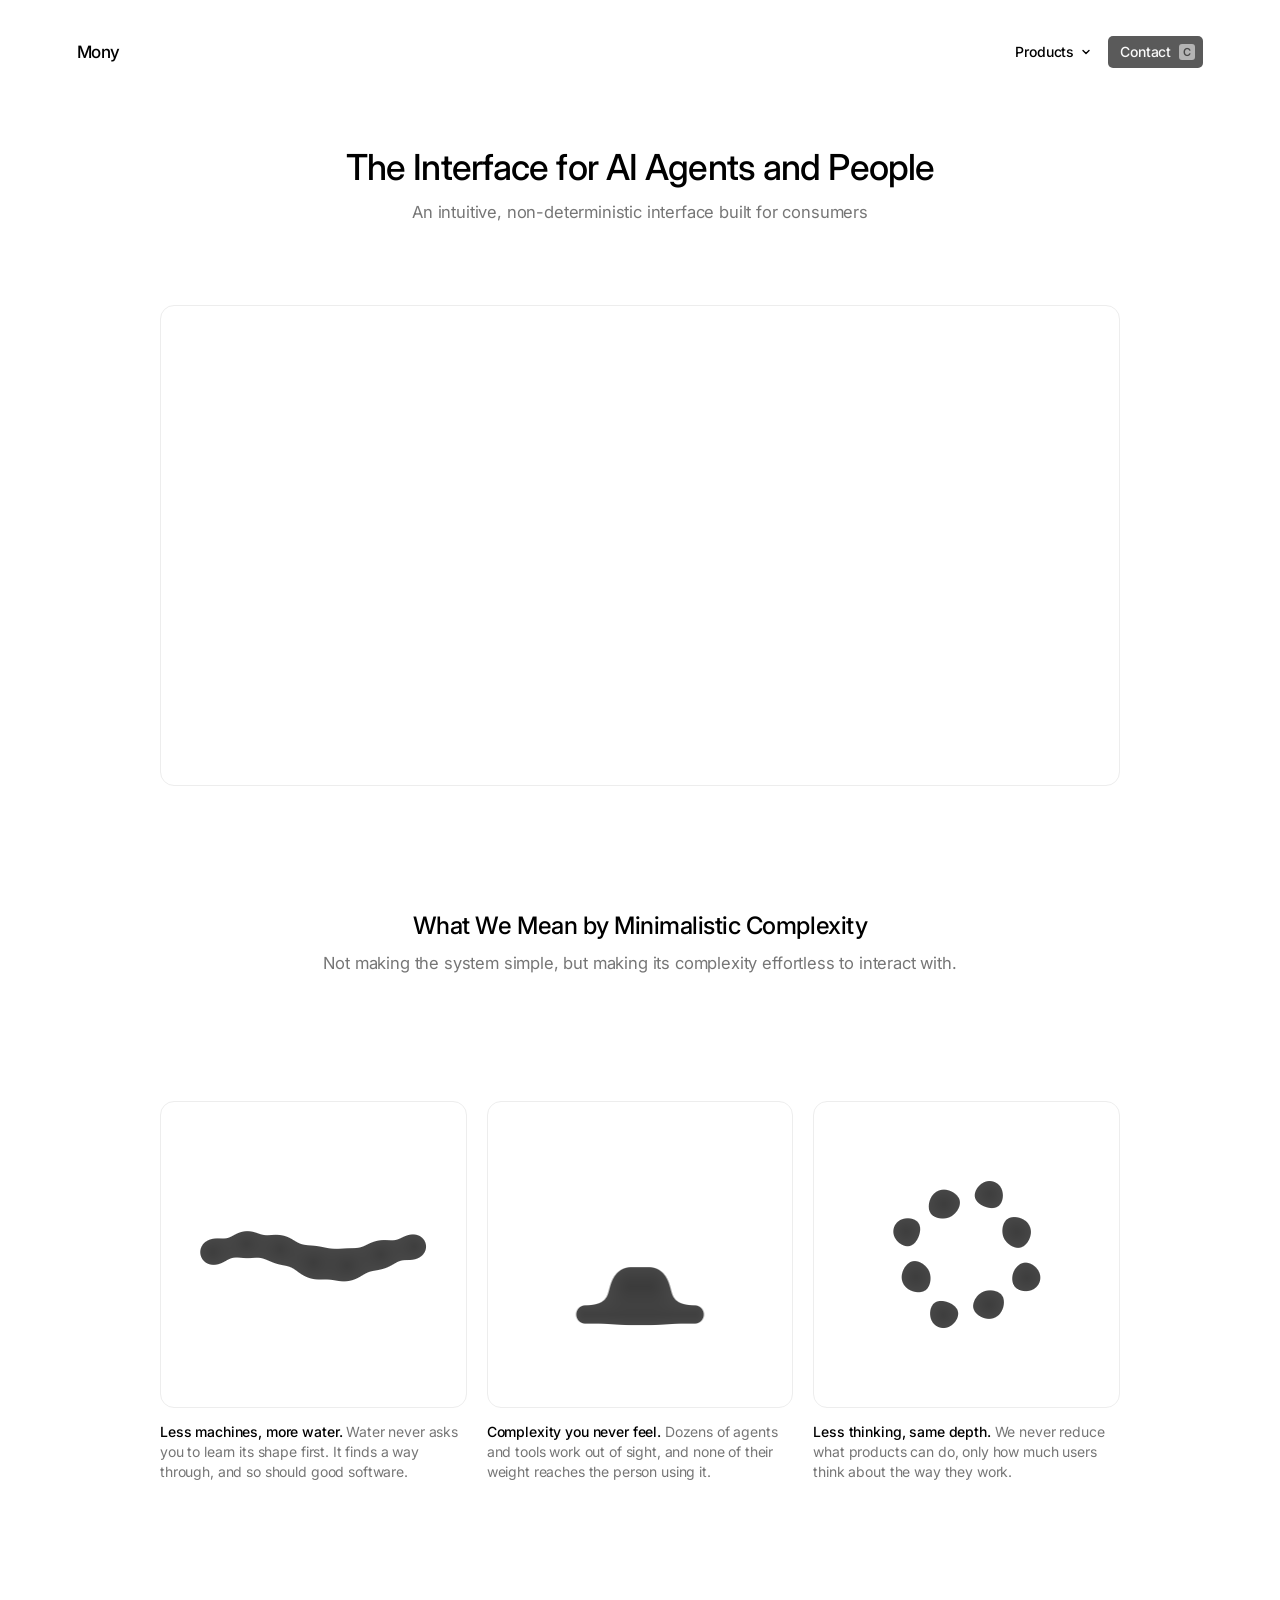
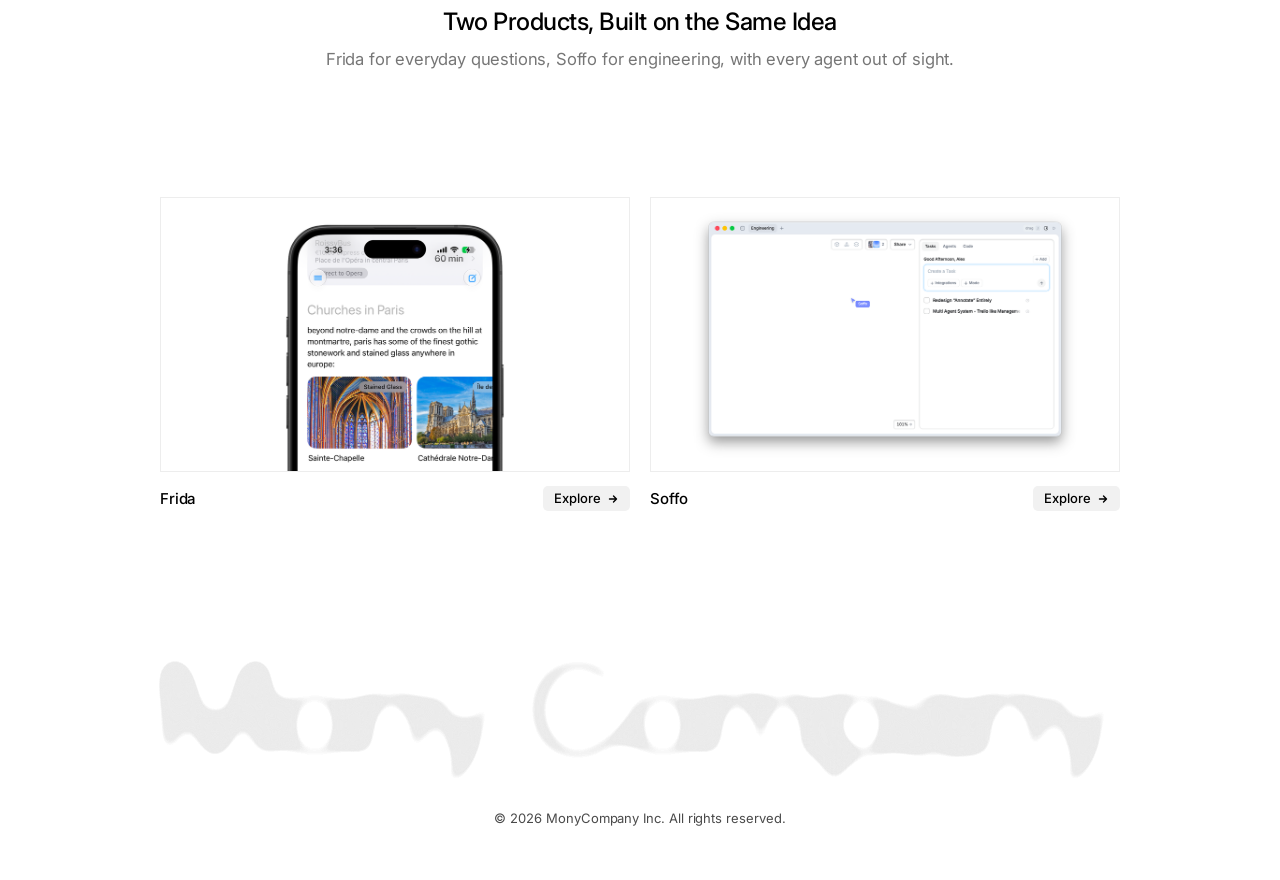
==== index.html @ 6c89faa4 "Add the gooey highlights row, section headings and a morphing wordmark Widen the content column to 9" ====
<!DOCTYPE html>
<html lang="en">
<head>
<meta charset="utf-8">
<meta name="viewport" content="width=device-width, initial-scale=1">
<title>MonyCompany Inc</title>
<meta name="description" content="MonyCompany Inc builds agentic interfaces with minimalistic complexity.">
<link rel="icon" type="image/png" href="assets/favicon.png">
<link rel="apple-touch-icon" href="assets/favicon.png">
<link rel="preconnect" href="https://fonts.googleapis.com">
<link rel="preconnect" href="https://fonts.gstatic.com" crossorigin>
<link href="https://fonts.googleapis.com/css2?family=Inter:opsz,wght@14..32,400..600&display=swap" rel="stylesheet">
<style>
:root {
  --paper: #ffffff;
  --ink: #000000;
  --gutter: clamp(24px, 6vw, 96px);
  --measure: 1360px;
  --hairline: #ededed;
  --quiet-ink: #4a4a4a;
  --lede-ink: #767676;
  --wordmark: #ebebeb;
  --placeholder: #f1f1f1;
  --column: 960px;
  --section-gap: clamp(64px, 14vh, 160px);
  --radius: 14px;
  --step: 18ms;
  --contact-bg: #5a5a5a;
  --contact-bg-hover: #474747;
  --contact-ink: #fafafa;
  --key-bg: #b3b3b3;
  --key-ink: #474747;
  color-scheme: light;
}

* { box-sizing: border-box; }

html { -webkit-text-size-adjust: 100%; }

body {
  margin: 0;
  background: var(--paper);
  color: var(--ink);
  font-family: "Inter", -apple-system, BlinkMacSystemFont, "Segoe UI", Helvetica, Arial, sans-serif;
  font-optical-sizing: auto;
  font-synthesis-weight: none;
  -webkit-font-smoothing: antialiased;
}

/* ---- Masthead -------------------------------------------------------- */

/* Sits above the hero: every animated piece there ends up on its own
   layer, and the products panel has to open over them. */
.masthead {
  position: relative;
  z-index: 10;
  display: flex;
  align-items: center;
  justify-content: space-between;
  gap: 16px;
  max-width: var(--measure);
  margin: 0 auto;
  padding-block: clamp(20px, 4vh, 36px) 0;
  padding-inline: var(--gutter);
}

.mark {
  color: var(--ink);
  font-size: 1.0625rem;
  font-weight: 500;
  letter-spacing: -0.03em;
  line-height: 1;
  text-decoration: none;
}

.nav {
  display: flex;
  align-items: center;
  gap: 6px;
}

.menu-trigger,
.contact {
  display: inline-flex;
  align-items: center;
  height: 32px;
  border: 0;
  border-radius: 5px;
  font: inherit;
  font-size: 0.875rem;
  font-weight: 500;
  letter-spacing: -0.01em;
  line-height: 1;
  text-decoration: none;
  cursor: pointer;
  transition: background-color 160ms ease;
}

/* No ring: keyboard focus shows as the hover fill instead. */
.mark:focus,
.menu-trigger:focus,
.contact:focus,
.menu-panel a:focus { outline: none; }

.menu { position: relative; }

.menu-trigger {
  gap: 6px;
  padding: 0 10px;
  background: transparent;
  color: var(--ink);
}

.menu-trigger:hover,
.menu-trigger:focus-visible,
.menu[data-open] .menu-trigger { background: var(--placeholder); }

.menu-trigger svg { display: block; transition: transform 200ms ease; }
.menu[data-open] .menu-trigger svg { transform: rotate(180deg); }

/* Exactly as wide as the trigger; the labels line up under its own.
   visibility keeps the closed links out of the tab order. */
.menu-panel {
  position: absolute;
  top: calc(100% + 8px);
  left: 0;
  right: 0;
  padding: 4px;
  border: 1px solid var(--hairline);
  border-radius: 8px;
  background: var(--paper);
  box-shadow: 0 12px 32px -12px rgba(0, 0, 0, 0.18);
  opacity: 0;
  visibility: hidden;
  transform: translateY(-4px);
  transition: opacity 160ms ease, transform 160ms ease, visibility 0s linear 160ms;
}

.menu[data-open] .menu-panel {
  opacity: 1;
  visibility: visible;
  transform: none;
  transition: opacity 160ms ease, transform 160ms ease;
}

.menu-panel a {
  display: flex;
  align-items: center;
  justify-content: space-between;
  gap: 8px;
  padding: 7px 5px;
  border-radius: 4px;
  color: var(--ink);
  font-size: 0.875rem;
  font-weight: 500;
  letter-spacing: -0.01em;
  line-height: 1.2;
  text-decoration: none;
  transition: background-color 160ms ease;
}

.menu-panel a:hover,
.menu-panel a:focus-visible { background: var(--placeholder); }

.contact {
  gap: 8px;
  padding: 0 8px 0 12px;
  background: var(--contact-bg);
  color: var(--contact-ink);
}

.contact:hover,
.contact:focus-visible { background: var(--contact-bg-hover); }

.nav kbd {
  display: inline-grid;
  place-items: center;
  width: 16px;
  height: 16px;
  border-radius: 3px;
  background: var(--key-bg);
  color: var(--key-ink);
  font: inherit;
  font-size: 0.6875rem;
  font-weight: 600;
  line-height: 1;
}

/* On the white panel the keys go light; they darken a step with the row
   so they don't dissolve into its hover fill. */
.menu-panel kbd {
  background: #efefef;
  color: #6b6b6b;
  transition: background-color 160ms ease;
}

.menu-panel a:hover kbd,
.menu-panel a:focus-visible kbd { background: #e2e2e2; }

/* No keyboard to press it with. */
@media (hover: none) {
  .contact { padding-right: 12px; }
  .nav kbd { display: none; }
}

.hero {
  max-width: var(--measure);
  margin: 0 auto;
  padding-inline: var(--gutter);
  padding-block: clamp(40px, 9vh, 96px) 0;
  text-align: center;
}

/* Inter wants real negative tracking even at this size. Always one row:
   the line runs up to 17.4em (Inter widens at small optical sizes), so on
   narrow screens the size follows the column instead of wrapping. */
.hero h1 {
  margin: 0;
  font-size: min(clamp(1.375rem, 2.8vw, 2.375rem), calc((100vw - 2 * var(--gutter)) / 17.8));
  font-weight: 500;
  line-height: 1.04;
  letter-spacing: -0.025em;
  white-space: nowrap;
}

/* Light enough to sit behind the headline, still dark enough to read on
   white (4.5:1). Free to wrap on phones, so balance the rows. */
.lede {
  margin: clamp(10px, 1.6vh, 16px) 0 0;
  color: var(--lede-ink);
  font-size: clamp(0.9375rem, 1.3vw, 1.125rem);
  font-weight: 400;
  line-height: 1.4;
  letter-spacing: -0.01em;
  text-wrap: balance;
}

/* Well short of the column, so it reads as a clip sitting on the page
   rather than a band across it. The wrapper carries the frame: Safari is
   unreliable about clipping a video to its own border-radius. */
.reel {
  width: 100%;
  max-width: var(--column);
  margin: clamp(40px, 9vh, 96px) auto 0;
  border: 1px solid var(--hairline);
  border-radius: var(--radius);
  overflow: hidden;
}

.reel video {
  display: block;
  width: 100%;
  height: auto;
}

/* One page-load sequence: the line resolves letter by letter, then the
   description and the clip settle in behind it. */
.hero h1 .w { display: inline-block; white-space: nowrap; }
.hero h1 .c { display: inline-block; }

@keyframes settle {
  from { opacity: 0; filter: blur(12px); }
  to   { opacity: 1; filter: blur(0); }
}

.is-animated .masthead {
  animation: settle 620ms cubic-bezier(0.22, 0.61, 0.36, 1) both;
}

.is-animated .hero h1 .c {
  animation: settle 620ms cubic-bezier(0.22, 0.61, 0.36, 1) both;
  animation-delay: calc((var(--i) + 6) * var(--step));
}

.is-animated .showcase,
.is-animated .products,
.is-animated footer {
  animation: settle 900ms cubic-bezier(0.22, 0.61, 0.36, 1) both;
  animation-delay: calc((var(--n) + 10) * var(--step));
}

.is-animated .lede {
  animation: settle 620ms cubic-bezier(0.22, 0.61, 0.36, 1) both;
  animation-delay: calc((var(--n) + 4) * var(--step));
}

.is-animated .reel {
  animation: settle 900ms cubic-bezier(0.22, 0.61, 0.36, 1) both;
  animation-delay: calc((var(--n) + 6) * var(--step));
}

/* ---- Highlights ------------------------------------------------------ */

.showcase {
  max-width: var(--measure);
  margin: 0 auto;
  padding-inline: var(--gutter);
  padding-top: var(--section-gap);
}

/* Three across on the same column the clip sits on. */
.art-row {
  display: grid;
  grid-template-columns: repeat(3, 1fr);
  gap: clamp(12px, 2.5vw, 20px);
  max-width: var(--column);
  margin: 0 auto;
}

.art-row figure { margin: 0; }

/* Framed like the clip: white ground, the same hairline, the same radius. */
.art {
  aspect-ratio: 1;
  border: 1px solid var(--hairline);
  border-radius: var(--radius);
  background: var(--paper);
}

.art canvas {
  display: block;
  width: 100%;
  height: 100%;
}

/* Each caption is the same length, sized to sit in three rows at most. */
.art-caption {
  margin: clamp(10px, 1.6vh, 14px) 0 0;
  color: var(--lede-ink);
  font-size: 0.875rem;
  line-height: 1.45;
  letter-spacing: -0.01em;
  text-wrap: pretty;
}

.art-caption strong {
  color: var(--ink);
  font-weight: 500;
}

/* Three across only while a card is wide enough (290px) to keep its
   caption to three rows. Below that, one under another on a narrower
   column, wider than tall so the stack doesn't run on. */
@media (max-width: 1079px) {
  .art-row {
    grid-template-columns: 1fr;
    max-width: 520px;
    gap: 28px;
  }

  .art { aspect-ratio: 3 / 2; }
}

/* The narrowest phones need a step down to stay within three rows. */
@media (max-width: 359px) {
  .art-caption { font-size: 0.8125rem; }
}

/* ---- Our Products ---------------------------------------------------- */

.products {
  max-width: var(--measure);
  margin: 0 auto;
  padding-inline: var(--gutter);
  padding-block: var(--section-gap);
}

section h2 {
  margin: 0 0 var(--section-gap);
  text-align: center;
  font-size: clamp(1.125rem, 2vw, 1.5rem);
  font-weight: 500;
  letter-spacing: -0.02em;
  line-height: 1.2;
}

section h2:last-child { margin-bottom: 0; }

/* A heading with a line under it: the pair keeps the gap below, and the
   line speaks in the same voice as the one under the headline. */
.section-head {
  margin: 0 0 var(--section-gap);
  text-align: center;
}

.section-head h2 {
  margin: 0;
  text-wrap: balance;
}

.section-head p {
  margin: clamp(8px, 1.2vh, 12px) 0 0;
  color: var(--lede-ink);
  font-size: clamp(0.9375rem, 1.3vw, 1.125rem);
  line-height: 1.4;
  letter-spacing: -0.01em;
  text-wrap: balance;
}

/* Two across on the same column the clip sits on. */
.product-row {
  display: grid;
  grid-template-columns: repeat(2, 1fr);
  gap: clamp(12px, 2.5vw, 20px);
  max-width: var(--column);
  margin: 0 auto;
}

/* Both shots are white-ground mockups, so the hairline is what gives the
   frame an edge against the paper -- same rule the clip carries. */
.shot {
  aspect-ratio: 2224 / 1300;
  background: var(--placeholder);
  border: 1px solid var(--hairline);
  overflow: hidden;
}

.shot img {
  display: block;
  width: 100%;
  height: 100%;
  object-fit: cover;
}

.meta {
  display: flex;
  align-items: center;
  justify-content: space-between;
  gap: 12px;
  margin-top: clamp(10px, 1.6vh, 14px);
}

.name {
  font-size: 0.9375rem;
  font-weight: 500;
  letter-spacing: -0.01em;
}

.explore {
  display: inline-flex;
  align-items: center;
  gap: 6px;
  flex: none;
  padding: 6px 11px;
  border: 0;
  border-radius: 5px;
  background: var(--placeholder);
  color: var(--ink);
  font-size: 0.8125rem;
  font-weight: 500;
  letter-spacing: -0.005em;
  line-height: 1;
  text-decoration: none;
  transition: background-color 160ms ease;
}

.explore svg { display: block; }
.explore:hover { background: #e7e7e7; }
.explore:focus-visible { outline: 2px solid var(--ink); outline-offset: 2px; }

footer {
  padding-inline: var(--gutter);
  padding-bottom: clamp(32px, 6vh, 56px);
  text-align: center;
  font-size: 0.8125rem;
  letter-spacing: -0.005em;
  color: var(--quiet-ink);
}

/* On the clip's column, and a container so the letters can size to its
   width rather than the window's, which would count a scrollbar. The goo
   filter rounds the letters, and fuses neighbours wherever they touch. */
.wordmark {
  position: relative;
  container-type: inline-size;
  max-width: var(--column);
  margin: 0 auto clamp(16px, 3vh, 28px);
  color: var(--wordmark);
  filter: url(#goo);
}

/* Measured in Inter at this weight and tracking, letter by letter (each
   its own box, so no kerning between them), the ink runs 6.576em and starts
   0.06em in. The goo wears a little off the tail of the last y, so on screen
   it runs 6.556em: this size and the pull to the left put it flush with
   both edges of the column. */
.wordmark > span {
  display: block;
  margin-left: -0.06em;
  font-size: calc(min(100vw - 2 * var(--gutter), var(--column)) / 6.62);
  font-size: calc(100cqi / 6.556);
  font-weight: 600;
  letter-spacing: -0.05em;
  line-height: 1;
  text-align: left;
  white-space: nowrap;
}

/* Each letter widens about its own centre. */
.wordmark span span {
  display: inline-block;
}

.goo {
  position: absolute;
  width: 0;
  height: 0;
}
</style>
</head>
<body>

<header class="masthead">
  <a class="mark" href="./">Mony</a>
  <nav class="nav" aria-label="Main">
    <div class="menu">
      <button class="menu-trigger" type="button" aria-expanded="false" aria-controls="products-menu">Products <svg viewBox="0 0 12 12" width="12" height="12" aria-hidden="true"><path d="M3 4.5l3 3 3-3" fill="none" stroke="currentColor" stroke-width="1.4" stroke-linecap="round" stroke-linejoin="round"/></svg></button>
      <div class="menu-panel" id="products-menu">
        <a href="https://frida.chat/" aria-keyshortcuts="F">Frida <kbd aria-hidden="true">F</kbd></a>
        <a href="https://getsoffo.com/" aria-keyshortcuts="S">Soffo <kbd aria-hidden="true">S</kbd></a>
      </div>
    </div>
    <a class="contact" href="mailto:alex@mony.company" aria-keyshortcuts="C">Contact <kbd aria-hidden="true">C</kbd></a>
  </nav>
</header>

<section class="hero">
  <h1>The Interface for AI Agents and People</h1>
  <p class="lede">An intuitive, non-deterministic interface built for consumers</p>
  <div class="reel">
    <video src="assets/frida.mp4" width="1280" height="720" autoplay muted loop playsinline preload="metadata" disablepictureinpicture></video>
  </div>
</section>

<section class="showcase" aria-labelledby="idea">
  <header class="section-head">
    <h2 id="idea">What We Mean by Minimalistic Complexity</h2>
    <p>Not making the system simple, but making its complexity effortless to interact with.</p>
  </header>
  <div class="art-row">
    <figure>
      <div class="art"><canvas data-art="ripple" role="img" aria-label="A row of soft charcoal drops on a travelling wave, running together into a bar and parting into beads"></canvas></div>
      <figcaption class="art-caption"><strong>Less machines, more water.</strong> Water never asks you to learn its shape first. It finds a way through, and so should good software.</figcaption>
    </figure>
    <figure>
      <div class="art"><canvas data-art="bounce" role="img" aria-label="A drop bouncing on a soft bar, squashing into it on landing and pulling free on a thread"></canvas></div>
      <figcaption class="art-caption"><strong>Complexity you never feel.</strong> Dozens of agents and tools work out of sight, and none of their weight reaches the person using it.</figcaption>
    </figure>
    <figure>
      <div class="art"><canvas data-art="ring" role="img" aria-label="Eight drops on a turning circle that close into one rippling loop, then drift apart"></canvas></div>
      <figcaption class="art-caption"><strong>Less thinking, same depth.</strong> We never reduce what products can do, only how much users think about the way they work.</figcaption>
    </figure>
  </div>
</section>

<section class="products">
  <header class="section-head">
    <h2>Two Products, Built on the Same Idea</h2>
    <p>Frida for everyday questions, Soffo for engineering, with every agent out of sight.</p>
  </header>
  <div class="product-row">
    <article class="product">
      <div class="shot">
        <img src="assets/fridaphoto.png" width="1000" height="585" loading="lazy" decoding="async" alt="Frida answering a question about churches in Paris on iPhone">
      </div>
      <div class="meta">
        <span class="name">Frida</span>
        <a class="explore" href="https://frida.chat/" aria-label="Explore Frida">Explore <svg viewBox="0 0 12 12" width="12" height="12" aria-hidden="true"><path d="M2.5 6h7M6.5 3l3 3-3 3" fill="none" stroke="currentColor" stroke-width="1.4" stroke-linecap="round" stroke-linejoin="round"/></svg></a>
      </div>
    </article>
    <article class="product">
      <div class="shot">
        <img src="assets/soffophoto.png" width="1000" height="585" loading="lazy" decoding="async" alt="Soffo engineering workspace with an agent task list">
      </div>
      <div class="meta">
        <span class="name">Soffo</span>
        <a class="explore" href="https://getsoffo.com/" aria-label="Explore Soffo">Explore <svg viewBox="0 0 12 12" width="12" height="12" aria-hidden="true"><path d="M2.5 6h7M6.5 3l3 3-3 3" fill="none" stroke="currentColor" stroke-width="1.4" stroke-linecap="round" stroke-linejoin="round"/></svg></a>
      </div>
    </article>
  </div>
</section>

<footer>
  <div class="wordmark" aria-hidden="true"><span><span>M</span><span>o</span><span>n</span><span>y</span> <span>C</span><span>o</span><span>m</span><span>p</span><span>a</span><span>n</span><span>y</span></span></div>
  © 2026 MonyCompany Inc. All rights reserved.
  <svg class="goo" aria-hidden="true" focusable="false">
    <filter id="goo" x="-5%" y="-40%" width="110%" height="180%" color-interpolation-filters="sRGB">
      <feGaussianBlur stdDeviation="5"/>
      <feColorMatrix values="1 0 0 0 0  0 1 0 0 0  0 0 1 0 0  0 0 0 30 -14"/>
    </filter>
  </svg>
</footer>

<script>
(function () {
  var menu = document.querySelector('.menu');
  var trigger = menu.querySelector('.menu-trigger');
  var contact = document.querySelector('.contact');
  var mark = document.querySelector('.mark');

  // There is only the one page, so home means the top of it. A plain
  // click glides back up; modified clicks still open the link itself.
  mark.addEventListener('click', function (e) {
    if (e.metaKey || e.ctrlKey || e.shiftKey || e.altKey || e.button !== 0) return;
    e.preventDefault();
    var still = window.matchMedia && matchMedia('(prefers-reduced-motion: reduce)').matches;
    window.scrollTo({ top: 0, behavior: still ? 'auto' : 'smooth' });
  });

  function setOpen(open) {
    menu.toggleAttribute('data-open', open);
    trigger.setAttribute('aria-expanded', String(open));
  }

  trigger.addEventListener('click', function () {
    setOpen(!menu.hasAttribute('data-open'));
  });

  document.addEventListener('click', function (e) {
    if (!menu.contains(e.target)) setOpen(false);
  });

  menu.addEventListener('focusout', function (e) {
    if (!menu.contains(e.relatedTarget)) setOpen(false);
  });

  document.addEventListener('keydown', function (e) {
    if (e.key === 'Escape' && menu.hasAttribute('data-open')) {
      setOpen(false);
      trigger.focus();
      return;
    }

    // The letters on the keys are real shortcuts: C anywhere, and F and S
    // for the products while their panel is open.
    if (e.repeat || e.metaKey || e.ctrlKey || e.altKey) return;
    var key = e.key.length === 1 ? e.key.toUpperCase() : '';
    if (!/^[A-Z]$/.test(key)) return;
    var t = e.target;
    if (t.isContentEditable || /^(INPUT|TEXTAREA|SELECT)$/.test(t.tagName)) return;

    var link = menu.hasAttribute('data-open') && menu.querySelector('.menu-panel [aria-keyshortcuts="' + key + '"]');
    if (!link && key === 'C') link = contact;
    if (link) link.click();
  });
})();

(function () {
  var h1 = document.querySelector('.hero h1');
  var reduce = window.matchMedia && matchMedia('(prefers-reduced-motion: reduce)').matches;

  if (reduce) {
    for (var v of document.querySelectorAll('video')) {
      v.removeAttribute('autoplay');
      v.controls = true;
      v.pause();
    }
    return;
  }

  if (!h1) return;

  var nodes = Array.prototype.slice.call(h1.childNodes);
  var out = document.createDocumentFragment();
  var i = 0;

  for (var node of nodes) {
    if (node.nodeName === 'BR') { out.appendChild(node); continue; }

    for (var part of node.textContent.split(/(\s+)/)) {
      if (!part) continue;
      if (/^\s+$/.test(part)) { out.appendChild(document.createTextNode(part)); continue; }

      var word = document.createElement('span');
      word.className = 'w';
      for (var ch of part) {
        var c = document.createElement('span');
        c.className = 'c';
        c.style.setProperty('--i', i++);
        c.textContent = ch;
        word.appendChild(c);
      }
      out.appendChild(word);
    }
  }

  // Safari can leave a finished blur baked into some letters' layers. The
  // end state matches the resting style, so drop each animation once it has
  // run and let the element repaint as plain text.
  document.addEventListener('animationend', function (e) {
    if (e.animationName === 'settle') e.target.style.animation = 'none';
  });

  h1.textContent = '';
  h1.appendChild(out);
  document.body.style.setProperty('--n', i);
  document.body.classList.add('is-animated');
})();

(function () {
  var show = document.querySelector('.showcase');
  if (!show) return;

  var row = show.querySelector('.art-row');
  var canvases = Array.prototype.slice.call(row.querySelectorAll('canvas[data-art]'));
  var still = window.matchMedia && matchMedia('(prefers-reduced-motion: reduce)').matches;

  // ---- Drawing ----

  // Every piece is the same material: soft charcoal, darker toward its
  // core, drawn as one smoothed field so shapes neck and part like a liquid
  // instead of overlapping. Lengths are in tenths of the card's height.
  var EDGE = [71, 71, 71];
  var CORE = [53, 53, 53];
  var MAX = 8;

  var VERT = 'attribute vec2 p; void main() { gl_Position = vec4(p, 0.0, 1.0); }';

  // Each shape is a capsule: a segment with a radius (a circle when its two
  // ends meet). The smooth minimum is what lets neighbours reach for each
  // other across a gap of up to uGoo. It also flattens the field where they
  // join, so given derivatives the edge is measured against the field's own
  // slope on screen; a fixed width would smear every thin neck.
  function frag(slope) {
    return [
      slope ? '#extension GL_OES_standard_derivatives : enable' : '',
      '#ifdef GL_FRAGMENT_PRECISION_HIGH',
      'precision highp float;',
      '#else',
      'precision mediump float;',
      '#endif',
      'uniform vec2 uRes;',
      'uniform float uUnit;',
      'uniform float uGoo;',
      'uniform vec4 uSeg[' + MAX + '];',
      'uniform float uRad[' + MAX + '];',
      'uniform int uCount;',
      'uniform vec3 uEdge;',
      'uniform vec3 uCore;',
      'void main() {',
      '  vec2 p = (gl_FragCoord.xy - 0.5 * uRes) / uUnit;',
      '  float d = 1e3;',
      '  for (int i = 0; i < ' + MAX + '; i++) {',
      '    if (i >= uCount) break;',
      '    vec2 pa = p - uSeg[i].xy;',
      '    vec2 ba = uSeg[i].zw - uSeg[i].xy;',
      '    float t = clamp(dot(pa, ba) / max(dot(ba, ba), 1e-5), 0.0, 1.0);',
      '    float e = length(pa - ba * t) - uRad[i];',
      '    float h = max(uGoo - abs(d - e), 0.0) / uGoo;',
      '    d = min(d, e) - h * h * uGoo * 0.25;',
      '  }',
      slope
        ? '  float a = clamp(0.5 - d / max(length(vec2(dFdx(d), dFdy(d))), 1e-5), 0.0, 1.0);'
        : '  float a = clamp(0.5 - d * uUnit, 0.0, 1.0);',
      '  vec3 c = mix(uEdge, uCore, 1.0 - exp(-max(-d, 0.0) / 0.62));',
      '  gl_FragColor = vec4(c * a, a);',
      '}'
    ].join('\n');
  }

  function stage(canvas) {
    var gl = canvas.getContext('webgl', { alpha: true, antialias: false, premultipliedAlpha: true });
    if (!gl) return null;

    function part(type, source) {
      var s = gl.createShader(type);
      gl.shaderSource(s, source);
      gl.compileShader(s);
      return s;
    }

    var program = gl.createProgram();
    gl.attachShader(program, part(gl.VERTEX_SHADER, VERT));
    gl.attachShader(program, part(gl.FRAGMENT_SHADER, frag(!!gl.getExtension('OES_standard_derivatives'))));
    gl.linkProgram(program);
    if (!gl.getProgramParameter(program, gl.LINK_STATUS)) return null;
    gl.useProgram(program);

    // One triangle that covers the whole canvas.
    gl.bindBuffer(gl.ARRAY_BUFFER, gl.createBuffer());
    gl.bufferData(gl.ARRAY_BUFFER, new Float32Array([-1, -1, 3, -1, -1, 3]), gl.STATIC_DRAW);
    var at = gl.getAttribLocation(program, 'p');
    gl.enableVertexAttribArray(at);
    gl.vertexAttribPointer(at, 2, gl.FLOAT, false, 0, 0);

    var u = {};
    ['uRes', 'uUnit', 'uGoo', 'uSeg', 'uRad', 'uCount', 'uEdge', 'uCore'].forEach(function (name) {
      u[name] = gl.getUniformLocation(program, name);
    });
    gl.uniform3f(u.uEdge, EDGE[0] / 255, EDGE[1] / 255, EDGE[2] / 255);
    gl.uniform3f(u.uCore, CORE[0] / 255, CORE[1] / 255, CORE[2] / 255);

    return { gl: gl, u: u, seg: new Float32Array(MAX * 4), rad: new Float32Array(MAX) };
  }

  // Eases between [time, value] keys, holding the first and last values
  // outside them. In-out cubic throughout: slow to leave, quick through the
  // middle, slow to land.
  function key(t, keys) {
    if (t <= keys[0][0]) return keys[0][1];
    for (var i = 1; i < keys.length; i++) {
      if (t < keys[i][0]) {
        var a = keys[i - 1], b = keys[i];
        var x = (t - a[0]) / (b[0] - a[0]);
        x = x < 0.5 ? 4 * x * x * x : 1 - Math.pow(2 - 2 * x, 3) / 2;
        return a[1] + (b[1] - a[1]) * x;
      }
    }
    return keys[keys.length - 1][1];
  }

  function drop(x, y, r) { return [x, y, x, y, r]; }

  // 1. Ripple: a row of drops on a slow travelling wave. While the wave is
  // low they run together into one soft bar; as it builds, the steep
  // stretches pull apart into beads and the low points gather the most.
  function ripple(t) {
    var swell = 0.25 + 0.75 * (0.5 - 0.5 * Math.cos(t * 0.55));
    var shapes = [];
    for (var i = 0; i < 7; i++) {
      var edge = Math.abs(i - 3) / 3;
      var phase = t * 1.7 - i * 1.2;
      var y = Math.sin(phase) * swell * (1 - 0.3 * edge * edge);
      var r = (0.48 - 0.1 * Math.sin(phase) * swell) * (1 - 0.12 * edge);
      shapes.push(drop((i - 3) * 1.1, y, r));
    }
    return shapes;
  }

  // 2. Bounce: a drop bouncing on a soft bar. On landing it squashes and
  // sinks in while the bar gives under it; leaving, it pulls free on a
  // thread, and it stretches a little where it falls fastest. The bar is
  // one capsule: two meeting under the drop would swell where they join.
  function bounce(t) {
    var c = t % 1.6;
    var floor = -1.8, rest = -0.8;
    var y = rest, wide = 0, tall = 0, r = 0.7, dip = 0;
    if (c < 0.22) {
      var q = Math.sin(Math.PI * c / 0.22);
      y = rest - 0.28 * q;
      wide = 0.32 * q;
      r = 0.7 - 0.06 * q;
      dip = 0.18 * q;
    } else {
      var f = (c - 0.22) / 1.38;
      y = rest + 9.6 * f * (1 - f);
      tall = 0.18 * Math.abs(1 - 2 * f) * Math.min(1, 8 * Math.min(f, 1 - f));
    }
    return [
      [-1.8, floor - dip, 1.8, floor - dip, 0.3],
      [-wide, y - tall, wide, y + tall, r]
    ];
  }

  // 3. Ring: eight drops round a slowly turning circle. They draw in until
  // they close into one loop, which ripples round on itself before it lets
  // go and the drops drift back out. Alternate drops move a beat apart, so
  // the loop closes and opens in a stagger.
  function ring(t) {
    var c = t % 7;
    var even = key(c, [[1.2, 0], [2.1, 1], [4.6, 1], [5.5, 0]]);
    var odd = key(c, [[1.4, 0], [2.3, 1], [4.8, 1], [5.7, 0]]);
    var shapes = [];
    for (var i = 0; i < 8; i++) {
      var k = i % 2 ? odd : even;
      var a = t * 0.25 + i * Math.PI / 4;
      var wobble = 0.06 * Math.sin(3 * a - t * 2.2) * Math.min(even, odd);
      var R = 2.2 - 0.65 * k + wobble;
      shapes.push(drop(Math.cos(a) * R, Math.sin(a) * R, 0.42 + 0.08 * k + wobble * 0.5));
    }
    return shapes;
  }

  function render(view) {
    var s = view.stage;
    if (!s || !view.canvas.width) return;
    var gl = s.gl;
    var shapes = view.scene(view.clock);
    var n = 0;

    // A shape with next to no radius would still pull a speck out of its
    // neighbours, so it sits the frame out.
    shapes.forEach(function (q) {
      if (q[4] <= 0.02 || n === MAX) return;
      s.seg[n * 4] = q[0];
      s.seg[n * 4 + 1] = q[1];
      s.seg[n * 4 + 2] = q[2];
      s.seg[n * 4 + 3] = q[3];
      s.rad[n] = q[4];
      n++;
    });

    gl.viewport(0, 0, view.canvas.width, view.canvas.height);
    gl.uniform2f(s.u.uRes, view.canvas.width, view.canvas.height);
    gl.uniform1f(s.u.uUnit, view.canvas.height / 10);
    gl.uniform1f(s.u.uGoo, 1);
    gl.uniform4fv(s.u.uSeg, s.seg);
    gl.uniform1fv(s.u.uRad, s.rad);
    gl.uniform1i(s.u.uCount, n);
    gl.drawArrays(gl.TRIANGLES, 0, 3);
  }

  // ---- Running ----

  var SCENES = { ripple: ripple, bounce: bounce, ring: ring };
  var views = canvases.map(function (canvas) {
    return { canvas: canvas, stage: stage(canvas), scene: SCENES[canvas.getAttribute('data-art')], clock: 0 };
  });

  // Held still, each rests mid-gesture: the row beading, the drop pulling
  // free, the loop closed.
  if (still) { views[0].clock = 4; views[1].clock = 0.32; views[2].clock = 3.4; }

  function fit() {
    var dpr = Math.min(window.devicePixelRatio || 1, 2);
    views.forEach(function (view) {
      view.canvas.width = Math.round(view.canvas.clientWidth * dpr);
      view.canvas.height = Math.round(view.canvas.clientHeight * dpr);
      render(view);
    });
  }

  // They only run while the row is on screen, and each clock stops with
  // it, so a piece picks up where it was left.
  var running = false;
  var raf = 0;
  var then = 0;

  function frame(now) {
    raf = 0;
    var dt = then ? Math.min((now - then) / 1000, 1 / 20) : 0;
    then = now;
    views.forEach(function (view) {
      view.clock += dt;
      render(view);
    });
    if (running) raf = requestAnimationFrame(frame);
  }

  function run(on) {
    running = on && !still;
    if (running && !raf) { then = 0; raf = requestAnimationFrame(frame); }
  }

  if (window.ResizeObserver) new ResizeObserver(fit).observe(row);
  else { fit(); window.addEventListener('resize', fit); }

  if (window.IntersectionObserver) {
    new IntersectionObserver(function (entries) { run(entries[0].isIntersecting); }).observe(show);
  } else run(true);
})();

(function () {
  var mark = document.querySelector('.wordmark');
  var blur = document.querySelector('#goo feGaussianBlur');
  if (!mark || !blur) return;

  var word = mark.querySelector('span');
  var letters = Array.prototype.slice.call(word.querySelectorAll('span'));
  var still = window.matchMedia && matchMedia('(prefers-reduced-motion: reduce)').matches;

  // In em of the letters, so it holds at any width. The blur sets how soft
  // the goo is: loose, the letters are only a few beads; at rest, just
  // rounded enough that neighbours fuse when they lean into each other.
  var REST = 0.032;
  var LOOSE = 0.11;

  var em = 0;
  var formed = still ? 1 : 0;
  var started = false;
  var clock = 0;

  function soften(x) { blur.setAttribute('stdDeviation', (x * em).toFixed(2)); }
  function out(x) { x = Math.min(Math.max(x, 0), 1); return 1 - (1 - x) * (1 - x) * (1 - x); }

  function fit() {
    em = parseFloat(getComputedStyle(word).fontSize);
    soften(REST + (LOOSE - REST) * (1 - out(formed)));
  }

  // A swell travels the length of the word, one way then back, with a rest
  // between passes. Letters it reaches widen a little, never taller, just
  // enough to run into their neighbours and fuse, then settle back to type.
  var PASS = 3.6;
  var REST_GAP = 1.8;

  function swell(i) {
    var c = clock % (2 * (PASS + REST_GAP));
    var back = c >= PASS + REST_GAP;
    var u = (back ? c - PASS - REST_GAP : c) / PASS;
    if (u > 1) return 0;
    var e = u < 0.5 ? 4 * u * u * u : 1 - Math.pow(2 - 2 * u, 3) / 2;
    var centre = -2 + e * (letters.length + 3);
    if (back) centre = letters.length - 1 - centre;
    var d = (i - centre) / 1.3;
    return Math.exp(-d * d);
  }

  var running = false;
  var raf = 0;
  var then = 0;

  function frame(now) {
    raf = 0;
    var dt = then ? Math.min((now - then) / 1000, 1 / 20) : 0;
    then = now;

    if (formed < 1) {
      formed = Math.min(1, formed + dt / 1.6);
      soften(REST + (LOOSE - REST) * (1 - out(formed)));
    } else {
      clock += dt;
    }

    letters.forEach(function (letter, i) {
      var w = swell(i);
      letter.style.transform = w < 0.002 ? '' :
        'scaleX(' + (1 + 0.09 * w).toFixed(4) + ')';
    });

    if (running) raf = requestAnimationFrame(frame);
  }

  function run(on) {
    running = on && started && !still;
    if (running && !raf) { then = 0; raf = requestAnimationFrame(frame); }
  }

  fit();
  if (window.ResizeObserver) new ResizeObserver(fit).observe(mark);
  else window.addEventListener('resize', fit);
  if (document.fonts && document.fonts.ready) document.fonts.ready.then(fit);

  // The letters wait, still loose, until the footer comes into view, then
  // form; after that the swell runs whenever the footer is on screen.
  if (window.IntersectionObserver && !still) {
    new IntersectionObserver(function (entries) {
      var seen = entries[0].isIntersecting;
      if (seen) started = true;
      run(seen);
    }, { threshold: 0.4 }).observe(mark);
  } else {
    formed = 1;
    fit();
  }
})();
</script>

</body>
</html>
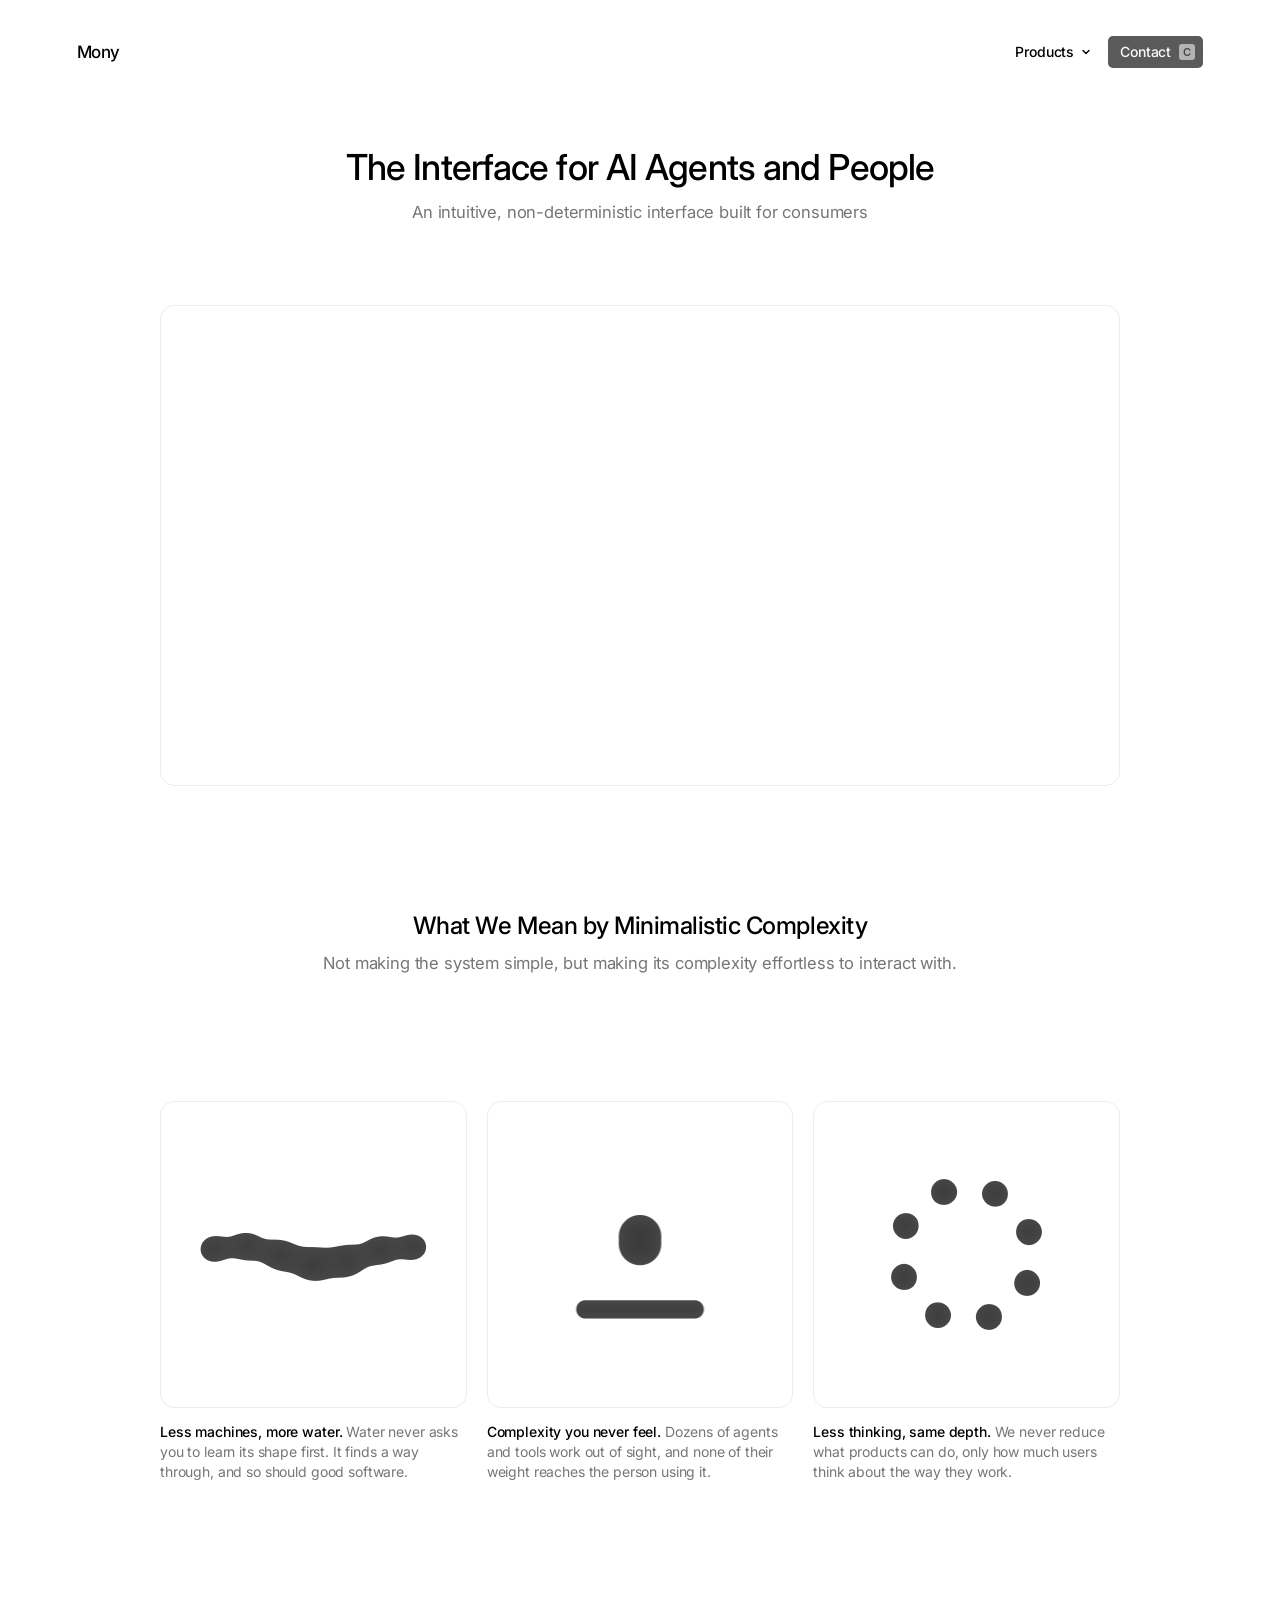
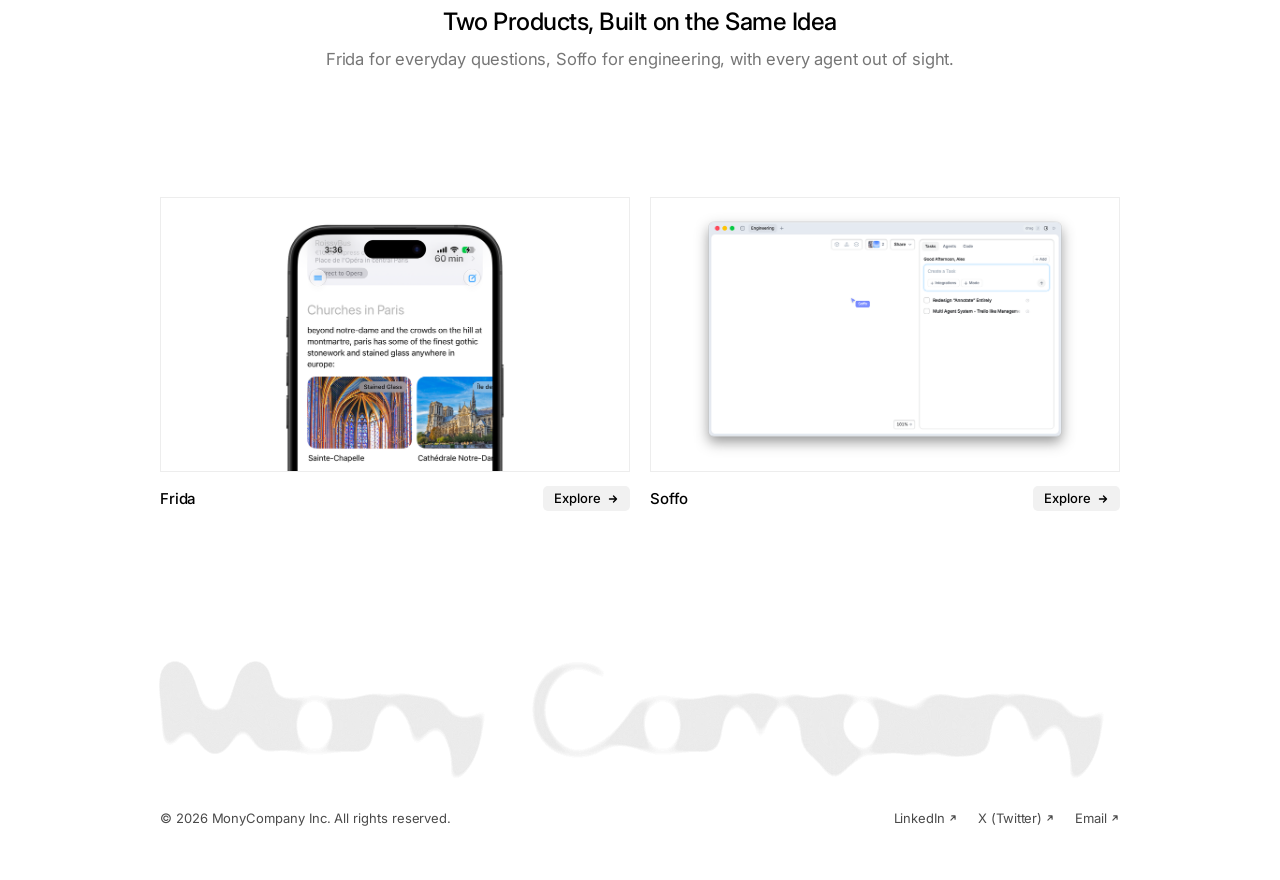
==== commit d555c743: "Put the copyright and LinkedIn, X and email links under the wordmark Co-Authored-By: Claude Opus 5.5" ====
--- a/index.html
+++ b/index.html
@@ -461,11 +461,43 @@
 footer {
   padding-inline: var(--gutter);
   padding-bottom: clamp(32px, 6vh, 56px);
-  text-align: center;
   font-size: 0.8125rem;
   letter-spacing: -0.005em;
   color: var(--quiet-ink);
 }
+
+/* On the wordmark's column, so the line starts under the M and the links
+   end under the y. On a phone the links drop below, still flush left. */
+.colophon {
+  display: flex;
+  flex-wrap: wrap;
+  align-items: baseline;
+  justify-content: space-between;
+  gap: 10px 24px;
+  max-width: var(--column);
+  margin: 0 auto;
+}
+
+.colophon p { margin: 0; }
+
+.elsewhere {
+  display: flex;
+  gap: 20px;
+}
+
+.elsewhere a {
+  display: inline-flex;
+  align-items: center;
+  gap: 3px;
+  color: inherit;
+  text-decoration: none;
+  transition: color 160ms ease;
+}
+
+.elsewhere svg { display: block; transition: transform 160ms ease; }
+.elsewhere a:hover { color: var(--ink); }
+.elsewhere a:hover svg { transform: translate(1px, -1px); }
+.elsewhere a:focus-visible { outline: 2px solid var(--ink); outline-offset: 2px; border-radius: 2px; }
 
 /* On the clip's column, and a container so the letters can size to its
    width rather than the window's, which would count a scrollbar. The goo
@@ -582,7 +614,14 @@
 
 <footer>
   <div class="wordmark" aria-hidden="true"><span><span>M</span><span>o</span><span>n</span><span>y</span> <span>C</span><span>o</span><span>m</span><span>p</span><span>a</span><span>n</span><span>y</span></span></div>
-  © 2026 MonyCompany Inc. All rights reserved.
+  <div class="colophon">
+    <p>© 2026 MonyCompany Inc. All rights reserved.</p>
+    <nav class="elsewhere" aria-label="Elsewhere">
+      <a href="https://www.linkedin.com/company/monyinc" target="_blank" rel="noopener noreferrer">LinkedIn <svg viewBox="0 0 12 12" width="10" height="10" aria-hidden="true"><path d="M3.5 8.5l5-5M4.5 3.5h4v4" fill="none" stroke="currentColor" stroke-width="1.4" stroke-linecap="round" stroke-linejoin="round"/></svg></a>
+      <a href="https://x.com/monycompany" target="_blank" rel="noopener noreferrer">X (Twitter) <svg viewBox="0 0 12 12" width="10" height="10" aria-hidden="true"><path d="M3.5 8.5l5-5M4.5 3.5h4v4" fill="none" stroke="currentColor" stroke-width="1.4" stroke-linecap="round" stroke-linejoin="round"/></svg></a>
+      <a href="mailto:alex@mony.company">Email <svg viewBox="0 0 12 12" width="10" height="10" aria-hidden="true"><path d="M3.5 8.5l5-5M4.5 3.5h4v4" fill="none" stroke="currentColor" stroke-width="1.4" stroke-linecap="round" stroke-linejoin="round"/></svg></a>
+    </nav>
+  </div>
   <svg class="goo" aria-hidden="true" focusable="false">
     <filter id="goo" x="-5%" y="-40%" width="110%" height="180%" color-interpolation-filters="sRGB">
       <feGaussianBlur stdDeviation="5"/>
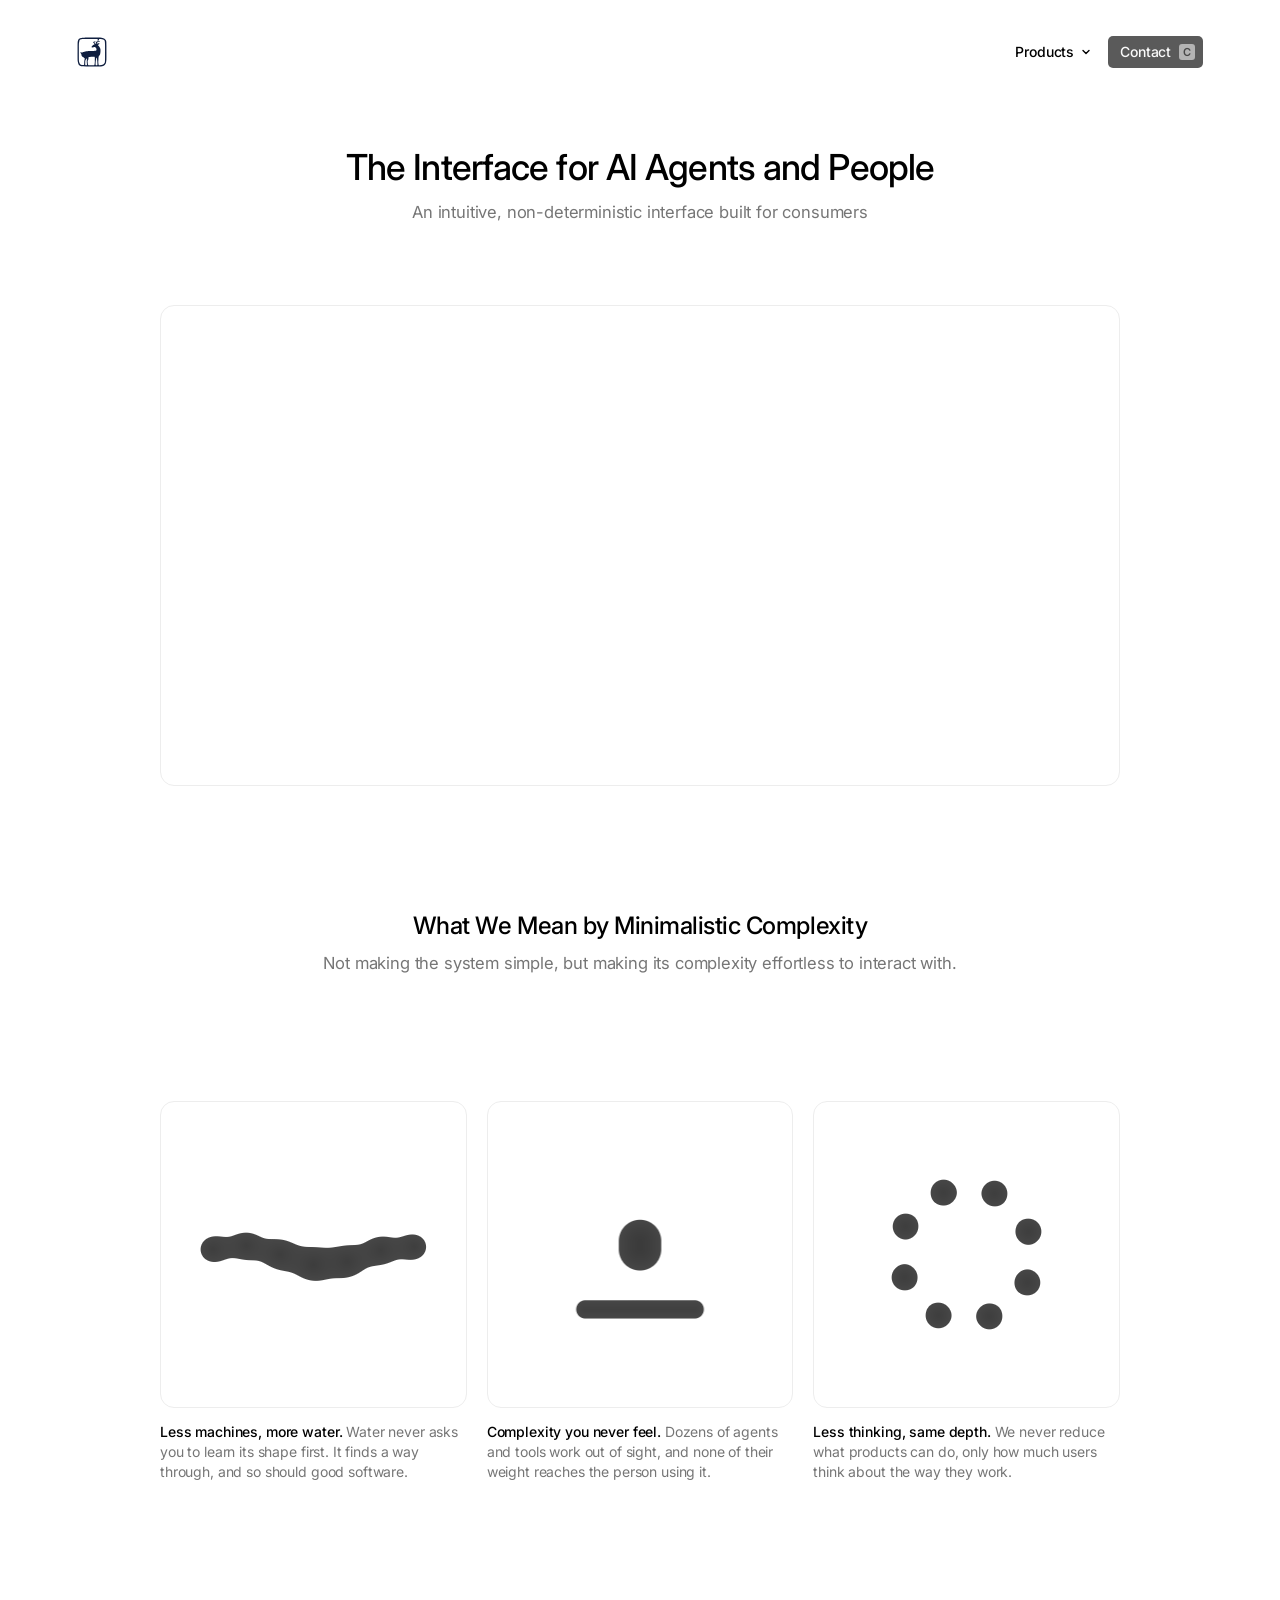
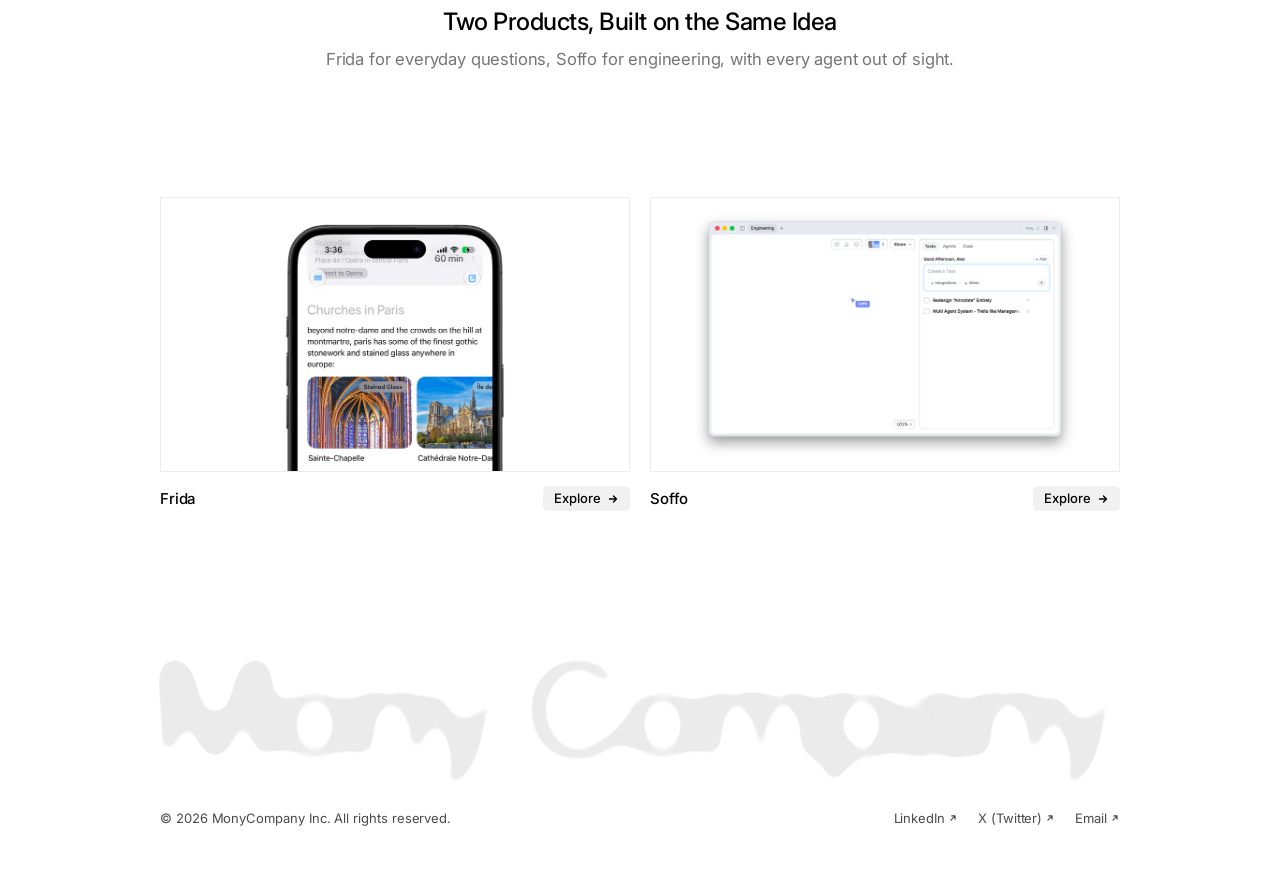
==== commit d07d76d7: "Swap the Mony text in the masthead for the deer logo Co-Authored-By: Claude Opus 5.5 (1M context) <n" ====
--- a/index.html
+++ b/index.html
@@ -64,13 +64,12 @@
   padding-inline: var(--gutter);
 }
 
-.mark {
-  color: var(--ink);
-  font-size: 1.0625rem;
-  font-weight: 500;
-  letter-spacing: -0.03em;
-  line-height: 1;
-  text-decoration: none;
+.mark { display: block; }
+
+.mark img {
+  display: block;
+  width: 30px;
+  height: 30px;
 }
 
 .nav {
@@ -543,7 +542,7 @@
 <body>
 
 <header class="masthead">
-  <a class="mark" href="./">Mony</a>
+  <a class="mark" href="./"><img src="assets/deer-logo.svg" alt="Mony" width="30" height="30"></a>
   <nav class="nav" aria-label="Main">
     <div class="menu">
       <button class="menu-trigger" type="button" aria-expanded="false" aria-controls="products-menu">Products <svg viewBox="0 0 12 12" width="12" height="12" aria-hidden="true"><path d="M3 4.5l3 3 3-3" fill="none" stroke="currentColor" stroke-width="1.4" stroke-linecap="round" stroke-linejoin="round"/></svg></button>
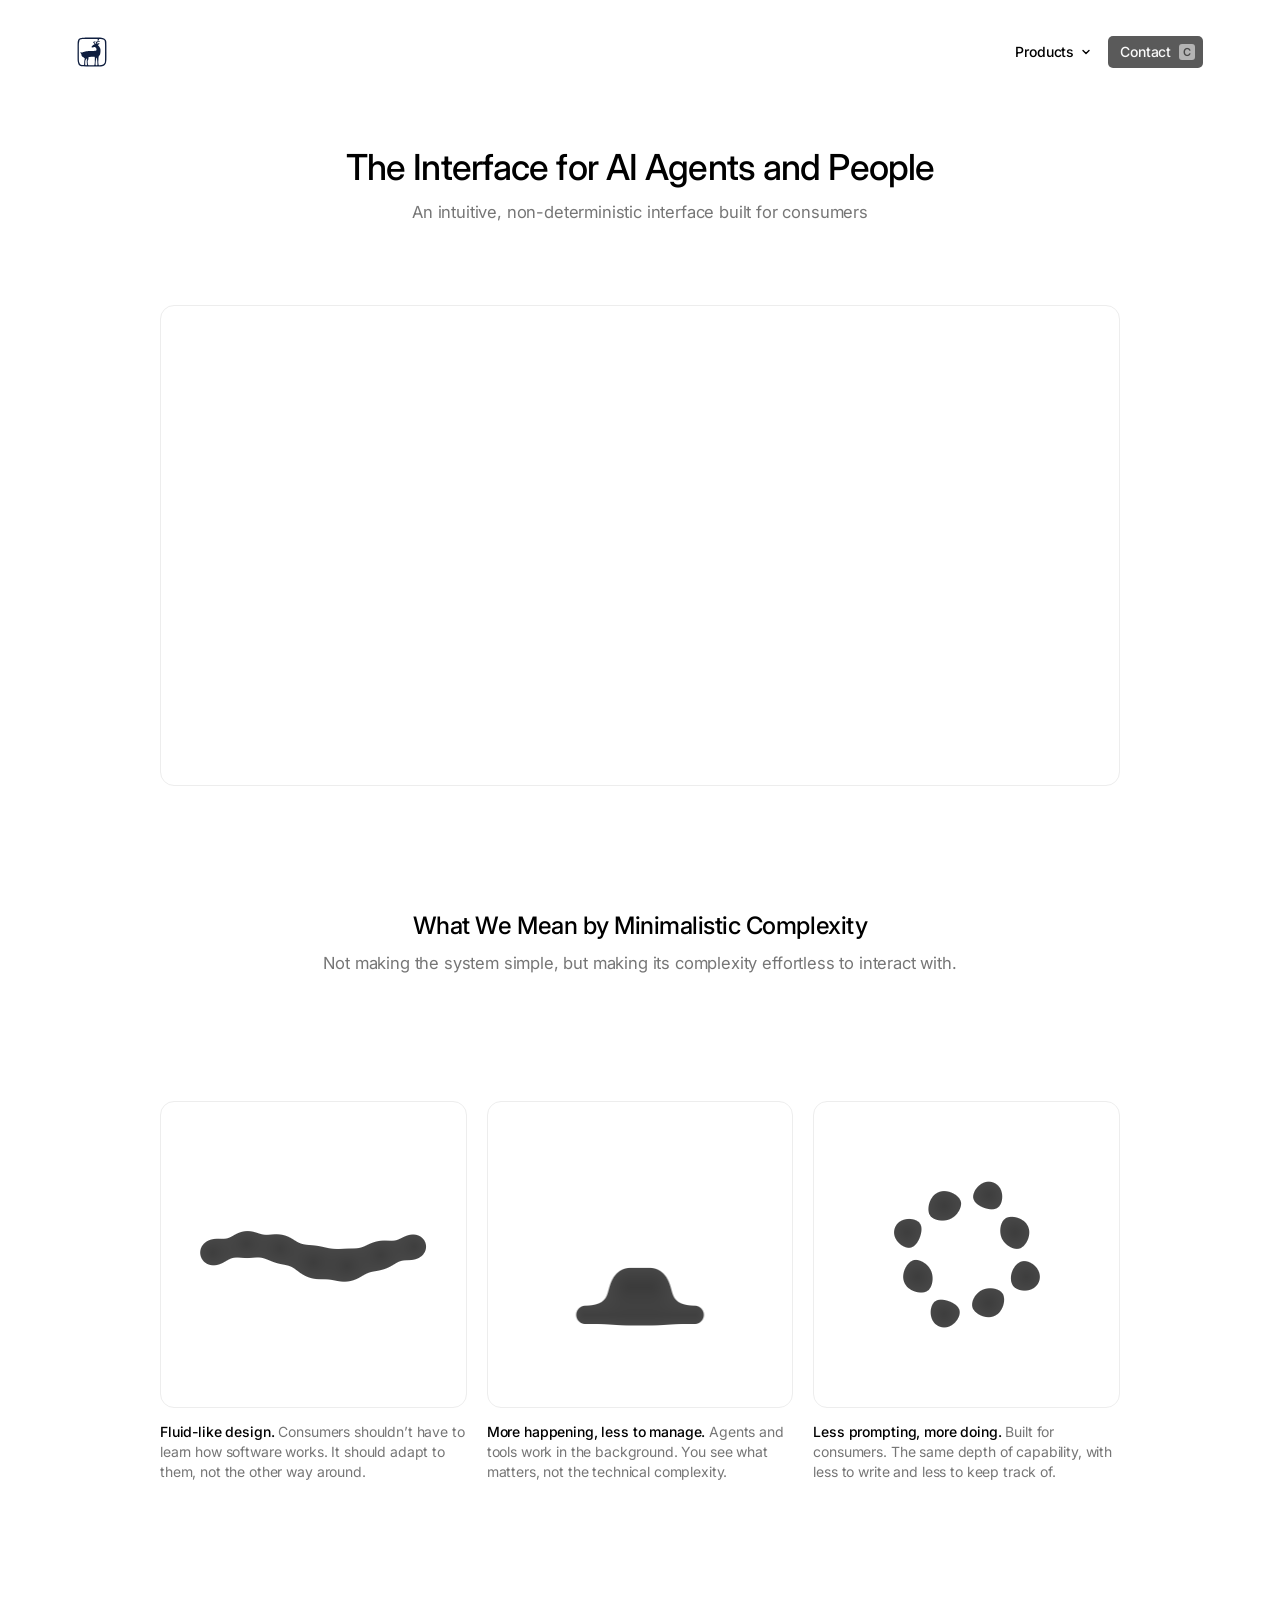
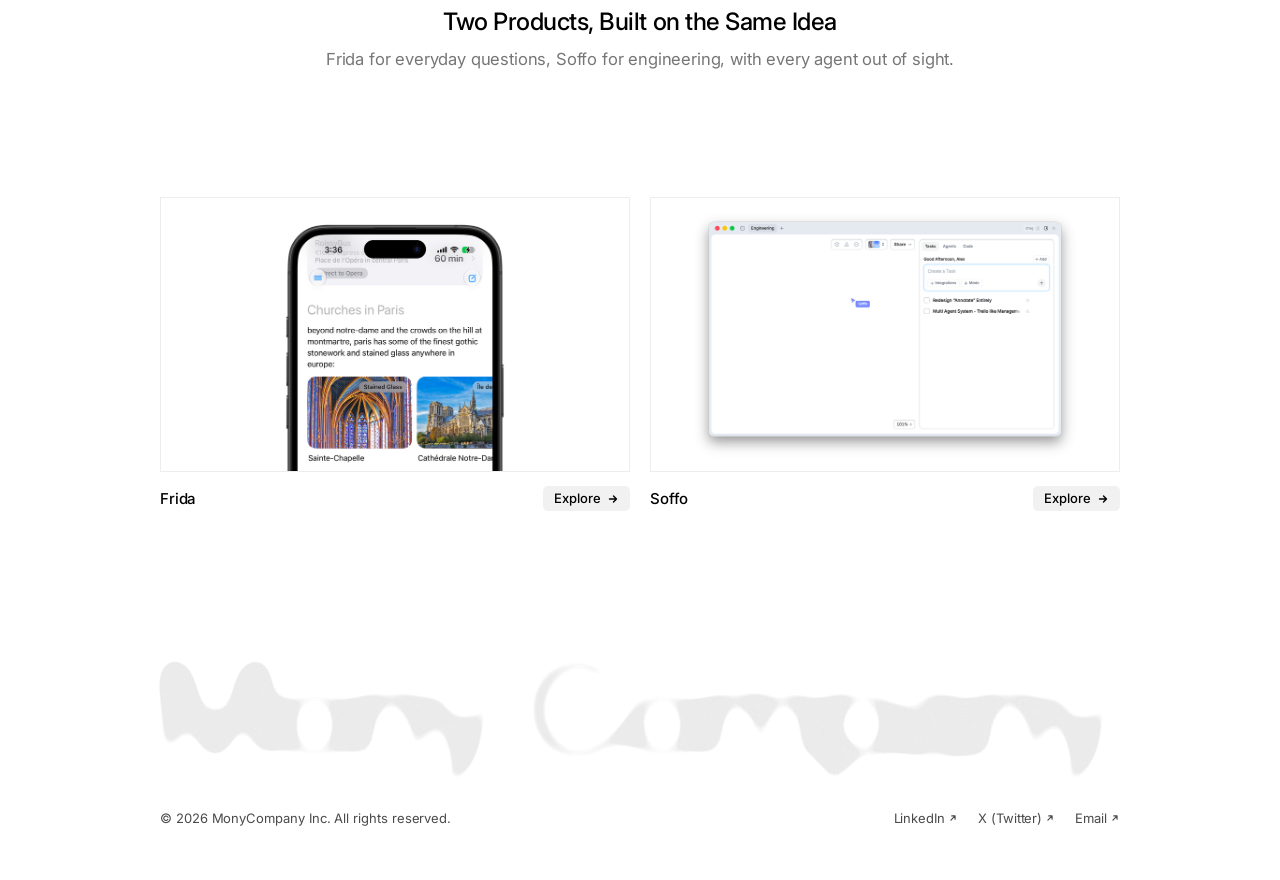
==== commit 5619c451: "Rewrite the three idea captions around consumers Co-Authored-By: Claude Opus 5.5 (1M context) <norep" ====
--- a/index.html
+++ b/index.html
@@ -571,15 +571,15 @@
   <div class="art-row">
     <figure>
       <div class="art"><canvas data-art="ripple" role="img" aria-label="A row of soft charcoal drops on a travelling wave, running together into a bar and parting into beads"></canvas></div>
-      <figcaption class="art-caption"><strong>Less machines, more water.</strong> Water never asks you to learn its shape first. It finds a way through, and so should good software.</figcaption>
+      <figcaption class="art-caption"><strong>Fluid-like design.</strong> Consumers shouldn’t have to learn how software works. It should adapt to them, not the other way around.</figcaption>
     </figure>
     <figure>
       <div class="art"><canvas data-art="bounce" role="img" aria-label="A drop bouncing on a soft bar, squashing into it on landing and pulling free on a thread"></canvas></div>
-      <figcaption class="art-caption"><strong>Complexity you never feel.</strong> Dozens of agents and tools work out of sight, and none of their weight reaches the person using it.</figcaption>
+      <figcaption class="art-caption"><strong>More happening, less to manage.</strong> Agents and tools work in the background. You see what matters, not the technical complexity.</figcaption>
     </figure>
     <figure>
       <div class="art"><canvas data-art="ring" role="img" aria-label="Eight drops on a turning circle that close into one rippling loop, then drift apart"></canvas></div>
-      <figcaption class="art-caption"><strong>Less thinking, same depth.</strong> We never reduce what products can do, only how much users think about the way they work.</figcaption>
+      <figcaption class="art-caption"><strong>Less prompting, more doing.</strong> Built for consumers. The same depth of capability, with less to write and less to keep track of.</figcaption>
     </figure>
   </div>
 </section>
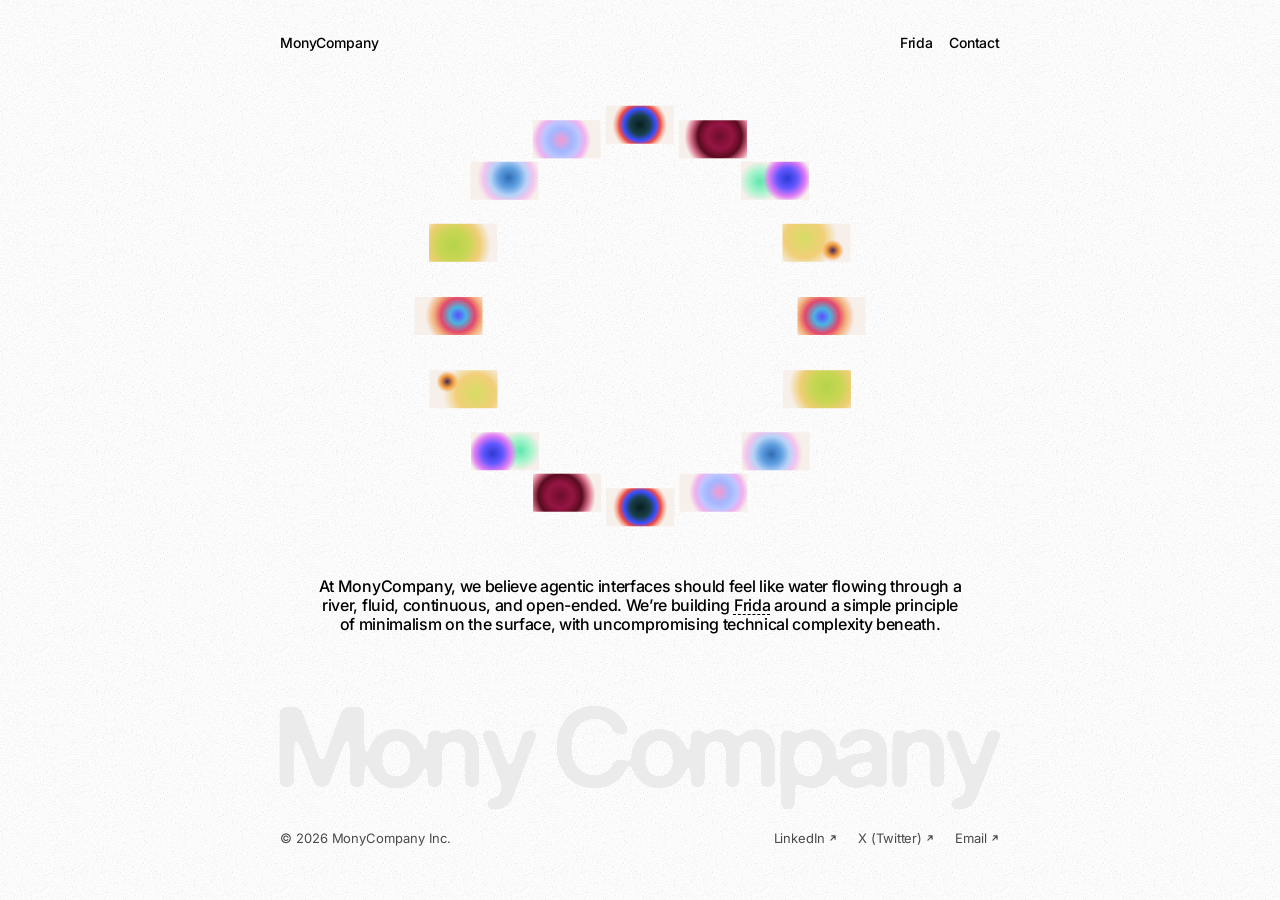
==== commit cda6e8b9: "Strip the page to a header, a turning gradient ring, one paragraph and the wordmark Co-Authored-By: " ====
--- a/index.html
+++ b/index.html
@@ -15,21 +15,10 @@
   --paper: #ffffff;
   --ink: #000000;
   --gutter: clamp(24px, 6vw, 96px);
-  --measure: 1360px;
-  --hairline: #ededed;
   --quiet-ink: #4a4a4a;
-  --lede-ink: #767676;
   --wordmark: #ebebeb;
-  --placeholder: #f1f1f1;
-  --column: 960px;
-  --section-gap: clamp(64px, 14vh, 160px);
-  --radius: 14px;
-  --step: 18ms;
-  --contact-bg: #5a5a5a;
-  --contact-bg-hover: #474747;
-  --contact-ink: #fafafa;
-  --key-bg: #b3b3b3;
-  --key-ink: #474747;
+  --blush: #f7efea;
+  --column: 720px;
   color-scheme: light;
 }
 
@@ -37,7 +26,13 @@
 
 html { -webkit-text-size-adjust: 100%; }
 
+/* At least a window tall: the header pinned to the top, the footer to the
+   bottom, and the paragraph takes up the room between. */
 body {
+  display: flex;
+  flex-direction: column;
+  min-height: 100vh;
+  min-height: 100svh;
   margin: 0;
   background: var(--paper);
   color: var(--ink);
@@ -47,419 +42,146 @@
   -webkit-font-smoothing: antialiased;
 }
 
+/* Paper grain: a tile of grey noise under everything, fixed so it holds
+   still while the page scrolls. */
+body::before {
+  content: "";
+  position: fixed;
+  inset: 0;
+  z-index: -1;
+  pointer-events: none;
+  background-image: url("data:image/svg+xml,%3Csvg xmlns='http://www.w3.org/2000/svg' width='240' height='240'%3E%3Cfilter id='g'%3E%3CfeTurbulence type='fractalNoise' baseFrequency='.9' numOctaves='3' stitchTiles='stitch'/%3E%3CfeColorMatrix type='saturate' values='0'/%3E%3CfeComponentTransfer%3E%3CfeFuncR type='linear' slope='3' intercept='-1'/%3E%3CfeFuncG type='linear' slope='3' intercept='-1'/%3E%3CfeFuncB type='linear' slope='3' intercept='-1'/%3E%3C/feComponentTransfer%3E%3C/filter%3E%3Crect width='100%25' height='100%25' filter='url(%23g)' opacity='.12'/%3E%3C/svg%3E");
+}
+
 /* ---- Masthead -------------------------------------------------------- */
 
-/* Sits above the hero: every animated piece there ends up on its own
-   layer, and the products panel has to open over them. */
+/* On the column, so the name and Contact line up with the wordmark
+   below. */
 .masthead {
-  position: relative;
-  z-index: 10;
   display: flex;
   align-items: center;
   justify-content: space-between;
   gap: 16px;
-  max-width: var(--measure);
+  max-width: calc(var(--column) + 2 * var(--gutter));
+  width: 100%;
   margin: 0 auto;
-  padding-block: clamp(20px, 4vh, 36px) 0;
-  padding-inline: var(--gutter);
-}
-
-.mark { display: block; }
-
-.mark img {
-  display: block;
-  width: 30px;
-  height: 30px;
-}
-
+  padding: clamp(20px, 4vh, 36px) var(--gutter);
+}
+
+/* Plain words: no fills, no underline. The name on the left is set just
+   like the links on the right. */
 .nav {
   display: flex;
   align-items: center;
-  gap: 6px;
-}
-
-.menu-trigger,
-.contact {
-  display: inline-flex;
-  align-items: center;
-  height: 32px;
-  border: 0;
-  border-radius: 5px;
-  font: inherit;
+  gap: 16px;
+}
+
+.mark,
+.nav a {
+  color: var(--ink);
   font-size: 0.875rem;
   font-weight: 500;
   letter-spacing: -0.01em;
   line-height: 1;
   text-decoration: none;
-  cursor: pointer;
-  transition: background-color 160ms ease;
-}
-
-/* No ring: keyboard focus shows as the hover fill instead. */
-.mark:focus,
-.menu-trigger:focus,
-.contact:focus,
-.menu-panel a:focus { outline: none; }
-
-.menu { position: relative; }
-
-.menu-trigger {
-  gap: 6px;
-  padding: 0 10px;
-  background: transparent;
-  color: var(--ink);
-}
-
-.menu-trigger:hover,
-.menu-trigger:focus-visible,
-.menu[data-open] .menu-trigger { background: var(--placeholder); }
-
-.menu-trigger svg { display: block; transition: transform 200ms ease; }
-.menu[data-open] .menu-trigger svg { transform: rotate(180deg); }
-
-/* Exactly as wide as the trigger; the labels line up under its own.
-   visibility keeps the closed links out of the tab order. */
-.menu-panel {
+}
+
+.mark:focus-visible,
+.nav a:focus-visible { outline: 2px solid var(--ink); outline-offset: 4px; }
+
+/* ---- About ----------------------------------------------------------- */
+
+/* ---- Ring ------------------------------------------------------------ */
+
+/* Sixteen slips round a slowly turning circle. The orbit spins one way and
+   each slip spins back the other, so they travel round while staying
+   upright. Everything is measured off the ring's own width (cqi), so it
+   scales as one piece. */
+.ring {
+  position: relative;
+  container-type: inline-size;
+  width: min(100%, clamp(280px, 50vh, 520px));
+  aspect-ratio: 1;
+  margin: 0 auto clamp(24px, 4vh, 40px);
+}
+
+.orbit {
   position: absolute;
-  top: calc(100% + 8px);
-  left: 0;
-  right: 0;
-  padding: 4px;
-  border: 1px solid var(--hairline);
-  border-radius: 8px;
-  background: var(--paper);
-  box-shadow: 0 12px 32px -12px rgba(0, 0, 0, 0.18);
-  opacity: 0;
-  visibility: hidden;
-  transform: translateY(-4px);
-  transition: opacity 160ms ease, transform 160ms ease, visibility 0s linear 160ms;
-}
-
-.menu[data-open] .menu-panel {
-  opacity: 1;
-  visibility: visible;
-  transform: none;
-  transition: opacity 160ms ease, transform 160ms ease;
-}
-
-.menu-panel a {
-  display: flex;
-  align-items: center;
-  justify-content: space-between;
-  gap: 8px;
-  padding: 7px 5px;
-  border-radius: 4px;
-  color: var(--ink);
-  font-size: 0.875rem;
-  font-weight: 500;
-  letter-spacing: -0.01em;
-  line-height: 1.2;
-  text-decoration: none;
-  transition: background-color 160ms ease;
-}
-
-.menu-panel a:hover,
-.menu-panel a:focus-visible { background: var(--placeholder); }
-
-.contact {
-  gap: 8px;
-  padding: 0 8px 0 12px;
-  background: var(--contact-bg);
-  color: var(--contact-ink);
-}
-
-.contact:hover,
-.contact:focus-visible { background: var(--contact-bg-hover); }
-
-.nav kbd {
-  display: inline-grid;
-  place-items: center;
-  width: 16px;
-  height: 16px;
-  border-radius: 3px;
-  background: var(--key-bg);
-  color: var(--key-ink);
-  font: inherit;
-  font-size: 0.6875rem;
-  font-weight: 600;
-  line-height: 1;
-}
-
-/* On the white panel the keys go light; they darken a step with the row
-   so they don't dissolve into its hover fill. */
-.menu-panel kbd {
-  background: #efefef;
-  color: #6b6b6b;
-  transition: background-color 160ms ease;
-}
-
-.menu-panel a:hover kbd,
-.menu-panel a:focus-visible kbd { background: #e2e2e2; }
-
-/* No keyboard to press it with. */
-@media (hover: none) {
-  .contact { padding-right: 12px; }
-  .nav kbd { display: none; }
-}
-
-.hero {
-  max-width: var(--measure);
-  margin: 0 auto;
+  inset: 0;
+  animation: spin 90s linear infinite;
+}
+
+/* 15cqi wide, so the centres sit 42.5cqi out and the slips at three and
+   nine o'clock just touch the ring's edge. */
+.orbit span {
+  position: absolute;
+  left: 50%;
+  top: 50%;
+  width: 15cqi;
+  aspect-ratio: 16 / 9;
+  translate: -50% -50%;
+  transform: rotate(calc(var(--i) * 22.5deg)) translateX(42.5cqi) rotate(calc(var(--i) * -22.5deg));
+}
+
+.orbit i {
+  display: block;
+  height: 100%;
+  background-color: var(--blush);
+  animation: spin 90s linear infinite reverse;
+}
+
+@keyframes spin { to { rotate: 360deg; } }
+
+/* Soft orbs on blush, each ringed in a second and third colour as it fades
+   out. Eight of them; the second eight are the same turned half round. */
+.orbit span:nth-child(8n + 1) i { background-image: radial-gradient(48% 85% at 36% 52%, #5b4dff, #4ab3e3 25%, #e4476b 52%, #f2b07a 74%, #f7efea00); }
+.orbit span:nth-child(8n + 2) i { background-image: radial-gradient(55% 98% at 64% 44%, #b5d34c, #c8d653 40%, #efce74 70%, #f7efea00); }
+.orbit span:nth-child(8n + 3) i { background-image: radial-gradient(46% 82% at 44% 58%, #2f6cb5, #5f9fe0 32%, #b7d3f7 58%, #f3c4ee 80%, #f7efea00); }
+.orbit span:nth-child(8n + 4) i { background-image: radial-gradient(44% 78% at 58% 48%, #f49ad0, #a3b6ff 38%, #bcc6ff 60%, #f1b0ef 80%, #f7efea00); }
+.orbit span:nth-child(8n + 5) i { background-image: radial-gradient(40% 71% at 50% 50%, #0a1d22, #183f48 36%, #3c50ff 60%, #ef4747 75%, #f6b19c 88%, #f7efea00); }
+.orbit span:nth-child(8n + 6) i { background-image: radial-gradient(52% 92% at 40% 58%, #6d0d2c, #951542 36%, #5a0b20 62%, #d9718b 82%, #f7efea00); }
+.orbit span:nth-child(8n + 7) i { background-image: radial-gradient(36% 64% at 32% 56%, #2b3ad4, #6458ff 42%, #df7af5 74%, #f7efea00), radial-gradient(30% 53% at 72% 48%, #5fe6ad, #a6f4cd 55%, #f7efea00); }
+.orbit span:nth-child(8n + 8) i { background-image: radial-gradient(16% 28% at 26% 30%, #45285a, #f09a3a 55%, #f7efea00), radial-gradient(48% 85% at 68% 62%, #d5dc63, #f1cf78 60%, #f7efea00); }
+.orbit span:nth-child(n + 9) i { scale: -1 -1; }
+
+@media (prefers-reduced-motion: reduce) {
+  .orbit,
+  .orbit i { animation: none; }
+}
+
+/* Fills whatever the header and footer leave, and sits in the middle of it. */
+.about {
+  display: grid;
+  flex: 1;
+  align-content: center;
   padding-inline: var(--gutter);
-  padding-block: clamp(40px, 9vh, 96px) 0;
-  text-align: center;
-}
-
-/* Inter wants real negative tracking even at this size. Always one row:
-   the line runs up to 17.4em (Inter widens at small optical sizes), so on
-   narrow screens the size follows the column instead of wrapping. */
-.hero h1 {
-  margin: 0;
-  font-size: min(clamp(1.375rem, 2.8vw, 2.375rem), calc((100vw - 2 * var(--gutter)) / 17.8));
-  font-weight: 500;
-  line-height: 1.04;
-  letter-spacing: -0.025em;
-  white-space: nowrap;
-}
-
-/* Light enough to sit behind the headline, still dark enough to read on
-   white (4.5:1). Free to wrap on phones, so balance the rows. */
-.lede {
-  margin: clamp(10px, 1.6vh, 16px) 0 0;
-  color: var(--lede-ink);
-  font-size: clamp(0.9375rem, 1.3vw, 1.125rem);
-  font-weight: 400;
-  line-height: 1.4;
-  letter-spacing: -0.01em;
-  text-wrap: balance;
-}
-
-/* Well short of the column, so it reads as a clip sitting on the page
-   rather than a band across it. The wrapper carries the frame: Safari is
-   unreliable about clipping a video to its own border-radius. */
-.reel {
-  width: 100%;
-  max-width: var(--column);
-  margin: clamp(40px, 9vh, 96px) auto 0;
-  border: 1px solid var(--hairline);
-  border-radius: var(--radius);
-  overflow: hidden;
-}
-
-.reel video {
-  display: block;
-  width: 100%;
-  height: auto;
-}
-
-/* One page-load sequence: the line resolves letter by letter, then the
-   description and the clip settle in behind it. */
-.hero h1 .w { display: inline-block; white-space: nowrap; }
-.hero h1 .c { display: inline-block; }
-
-@keyframes settle {
-  from { opacity: 0; filter: blur(12px); }
-  to   { opacity: 1; filter: blur(0); }
-}
-
-.is-animated .masthead {
-  animation: settle 620ms cubic-bezier(0.22, 0.61, 0.36, 1) both;
-}
-
-.is-animated .hero h1 .c {
-  animation: settle 620ms cubic-bezier(0.22, 0.61, 0.36, 1) both;
-  animation-delay: calc((var(--i) + 6) * var(--step));
-}
-
-.is-animated .showcase,
-.is-animated .products,
-.is-animated footer {
-  animation: settle 900ms cubic-bezier(0.22, 0.61, 0.36, 1) both;
-  animation-delay: calc((var(--n) + 10) * var(--step));
-}
-
-.is-animated .lede {
-  animation: settle 620ms cubic-bezier(0.22, 0.61, 0.36, 1) both;
-  animation-delay: calc((var(--n) + 4) * var(--step));
-}
-
-.is-animated .reel {
-  animation: settle 900ms cubic-bezier(0.22, 0.61, 0.36, 1) both;
-  animation-delay: calc((var(--n) + 6) * var(--step));
-}
-
-/* ---- Highlights ------------------------------------------------------ */
-
-.showcase {
-  max-width: var(--measure);
-  margin: 0 auto;
-  padding-inline: var(--gutter);
-  padding-top: var(--section-gap);
-}
-
-/* Three across on the same column the clip sits on. */
-.art-row {
-  display: grid;
-  grid-template-columns: repeat(3, 1fr);
-  gap: clamp(12px, 2.5vw, 20px);
+}
+
+/* Bare on the paper, centred on the column; balanced so the rows come out
+   close to even. */
+.about p {
   max-width: var(--column);
   margin: 0 auto;
-}
-
-.art-row figure { margin: 0; }
-
-/* Framed like the clip: white ground, the same hairline, the same radius. */
-.art {
-  aspect-ratio: 1;
-  border: 1px solid var(--hairline);
-  border-radius: var(--radius);
-  background: var(--paper);
-}
-
-.art canvas {
-  display: block;
-  width: 100%;
-  height: 100%;
-}
-
-/* Each caption is the same length, sized to sit in three rows at most. */
-.art-caption {
-  margin: clamp(10px, 1.6vh, 14px) 0 0;
-  color: var(--lede-ink);
-  font-size: 0.875rem;
-  line-height: 1.45;
-  letter-spacing: -0.01em;
-  text-wrap: pretty;
-}
-
-.art-caption strong {
-  color: var(--ink);
+  font-size: 1rem;
   font-weight: 500;
-}
-
-/* Three across only while a card is wide enough (290px) to keep its
-   caption to three rows. Below that, one under another on a narrower
-   column, wider than tall so the stack doesn't run on. */
-@media (max-width: 1079px) {
-  .art-row {
-    grid-template-columns: 1fr;
-    max-width: 520px;
-    gap: 28px;
-  }
-
-  .art { aspect-ratio: 3 / 2; }
-}
-
-/* The narrowest phones need a step down to stay within three rows. */
-@media (max-width: 359px) {
-  .art-caption { font-size: 0.8125rem; }
-}
-
-/* ---- Our Products ---------------------------------------------------- */
-
-.products {
-  max-width: var(--measure);
-  margin: 0 auto;
-  padding-inline: var(--gutter);
-  padding-block: var(--section-gap);
-}
-
-section h2 {
-  margin: 0 0 var(--section-gap);
+  line-height: 1.2;
+  letter-spacing: -0.02em;
   text-align: center;
-  font-size: clamp(1.125rem, 2vw, 1.5rem);
-  font-weight: 500;
-  letter-spacing: -0.02em;
-  line-height: 1.2;
-}
-
-section h2:last-child { margin-bottom: 0; }
-
-/* A heading with a line under it: the pair keeps the gap below, and the
-   line speaks in the same voice as the one under the headline. */
-.section-head {
-  margin: 0 0 var(--section-gap);
-  text-align: center;
-}
-
-.section-head h2 {
-  margin: 0;
   text-wrap: balance;
 }
 
-.section-head p {
-  margin: clamp(8px, 1.2vh, 12px) 0 0;
-  color: var(--lede-ink);
-  font-size: clamp(0.9375rem, 1.3vw, 1.125rem);
-  line-height: 1.4;
-  letter-spacing: -0.01em;
-  text-wrap: balance;
-}
-
-/* Two across on the same column the clip sits on. */
-.product-row {
-  display: grid;
-  grid-template-columns: repeat(2, 1fr);
-  gap: clamp(12px, 2.5vw, 20px);
-  max-width: var(--column);
-  margin: 0 auto;
-}
-
-/* Both shots are white-ground mockups, so the hairline is what gives the
-   frame an edge against the paper -- same rule the clip carries. */
-.shot {
-  aspect-ratio: 2224 / 1300;
-  background: var(--placeholder);
-  border: 1px solid var(--hairline);
-  overflow: hidden;
-}
-
-.shot img {
-  display: block;
-  width: 100%;
-  height: 100%;
-  object-fit: cover;
-}
-
-.meta {
-  display: flex;
-  align-items: center;
-  justify-content: space-between;
-  gap: 12px;
-  margin-top: clamp(10px, 1.6vh, 14px);
-}
-
-.name {
-  font-size: 0.9375rem;
-  font-weight: 500;
-  letter-spacing: -0.01em;
-}
-
-.explore {
-  display: inline-flex;
-  align-items: center;
-  gap: 6px;
-  flex: none;
-  padding: 6px 11px;
-  border: 0;
-  border-radius: 5px;
-  background: var(--placeholder);
-  color: var(--ink);
-  font-size: 0.8125rem;
-  font-weight: 500;
-  letter-spacing: -0.005em;
-  line-height: 1;
-  text-decoration: none;
-  transition: background-color 160ms ease;
-}
-
-.explore svg { display: block; }
-.explore:hover { background: #e7e7e7; }
-.explore:focus-visible { outline: 2px solid var(--ink); outline-offset: 2px; }
+.about a {
+  color: inherit;
+  text-decoration-line: underline;
+  text-decoration-style: dashed;
+  text-decoration-thickness: 1px;
+  text-underline-offset: 3px;
+}
+
+.about a:focus-visible { outline: 2px solid var(--ink); outline-offset: 2px; }
 
 footer {
-  padding-inline: var(--gutter);
-  padding-bottom: clamp(32px, 6vh, 56px);
+  padding: clamp(32px, 6vh, 56px) var(--gutter);
   font-size: 0.8125rem;
   letter-spacing: -0.005em;
   color: var(--quiet-ink);
@@ -496,11 +218,11 @@
 .elsewhere svg { display: block; transition: transform 160ms ease; }
 .elsewhere a:hover { color: var(--ink); }
 .elsewhere a:hover svg { transform: translate(1px, -1px); }
-.elsewhere a:focus-visible { outline: 2px solid var(--ink); outline-offset: 2px; border-radius: 2px; }
-
-/* On the clip's column, and a container so the letters can size to its
-   width rather than the window's, which would count a scrollbar. The goo
-   filter rounds the letters, and fuses neighbours wherever they touch. */
+.elsewhere a:focus-visible { outline: 2px solid var(--ink); outline-offset: 2px; }
+
+/* On the column, and a container so the letters can size to its width
+   rather than the window's, which would count a scrollbar. The goo filter
+   rounds the letters, and fuses neighbours wherever they touch. */
 .wordmark {
   position: relative;
   container-type: inline-size;
@@ -542,79 +264,41 @@
 <body>
 
 <header class="masthead">
-  <a class="mark" href="./"><img src="assets/deer-logo.svg" alt="Mony" width="30" height="30"></a>
+  <a class="mark" href="./">MonyCompany</a>
   <nav class="nav" aria-label="Main">
-    <div class="menu">
-      <button class="menu-trigger" type="button" aria-expanded="false" aria-controls="products-menu">Products <svg viewBox="0 0 12 12" width="12" height="12" aria-hidden="true"><path d="M3 4.5l3 3 3-3" fill="none" stroke="currentColor" stroke-width="1.4" stroke-linecap="round" stroke-linejoin="round"/></svg></button>
-      <div class="menu-panel" id="products-menu">
-        <a href="https://frida.chat/" aria-keyshortcuts="F">Frida <kbd aria-hidden="true">F</kbd></a>
-        <a href="https://getsoffo.com/" aria-keyshortcuts="S">Soffo <kbd aria-hidden="true">S</kbd></a>
-      </div>
-    </div>
-    <a class="contact" href="mailto:alex@mony.company" aria-keyshortcuts="C">Contact <kbd aria-hidden="true">C</kbd></a>
+    <a href="https://frida.chat/">Frida</a>
+    <a href="mailto:alex@mony.company">Contact</a>
   </nav>
 </header>
 
-<section class="hero">
-  <h1>The Interface for AI Agents and People</h1>
-  <p class="lede">An intuitive, non-deterministic interface built for consumers</p>
-  <div class="reel">
-    <video src="assets/frida.mp4" width="1280" height="720" autoplay muted loop playsinline preload="metadata" disablepictureinpicture></video>
+<section class="about" aria-label="About">
+  <div class="ring" aria-hidden="true">
+    <div class="orbit">
+      <span style="--i: 0"><i></i></span>
+      <span style="--i: 1"><i></i></span>
+      <span style="--i: 2"><i></i></span>
+      <span style="--i: 3"><i></i></span>
+      <span style="--i: 4"><i></i></span>
+      <span style="--i: 5"><i></i></span>
+      <span style="--i: 6"><i></i></span>
+      <span style="--i: 7"><i></i></span>
+      <span style="--i: 8"><i></i></span>
+      <span style="--i: 9"><i></i></span>
+      <span style="--i: 10"><i></i></span>
+      <span style="--i: 11"><i></i></span>
+      <span style="--i: 12"><i></i></span>
+      <span style="--i: 13"><i></i></span>
+      <span style="--i: 14"><i></i></span>
+      <span style="--i: 15"><i></i></span>
+    </div>
   </div>
-</section>
-
-<section class="showcase" aria-labelledby="idea">
-  <header class="section-head">
-    <h2 id="idea">What We Mean by Minimalistic Complexity</h2>
-    <p>Not making the system simple, but making its complexity effortless to interact with.</p>
-  </header>
-  <div class="art-row">
-    <figure>
-      <div class="art"><canvas data-art="ripple" role="img" aria-label="A row of soft charcoal drops on a travelling wave, running together into a bar and parting into beads"></canvas></div>
-      <figcaption class="art-caption"><strong>Fluid-like design.</strong> Consumers shouldn’t have to learn how software works. It should adapt to them, not the other way around.</figcaption>
-    </figure>
-    <figure>
-      <div class="art"><canvas data-art="bounce" role="img" aria-label="A drop bouncing on a soft bar, squashing into it on landing and pulling free on a thread"></canvas></div>
-      <figcaption class="art-caption"><strong>More happening, less to manage.</strong> Agents and tools work in the background. You see what matters, not the technical complexity.</figcaption>
-    </figure>
-    <figure>
-      <div class="art"><canvas data-art="ring" role="img" aria-label="Eight drops on a turning circle that close into one rippling loop, then drift apart"></canvas></div>
-      <figcaption class="art-caption"><strong>Less prompting, more doing.</strong> Built for consumers. The same depth of capability, with less to write and less to keep track of.</figcaption>
-    </figure>
-  </div>
-</section>
-
-<section class="products">
-  <header class="section-head">
-    <h2>Two Products, Built on the Same Idea</h2>
-    <p>Frida for everyday questions, Soffo for engineering, with every agent out of sight.</p>
-  </header>
-  <div class="product-row">
-    <article class="product">
-      <div class="shot">
-        <img src="assets/fridaphoto.png" width="1000" height="585" loading="lazy" decoding="async" alt="Frida answering a question about churches in Paris on iPhone">
-      </div>
-      <div class="meta">
-        <span class="name">Frida</span>
-        <a class="explore" href="https://frida.chat/" aria-label="Explore Frida">Explore <svg viewBox="0 0 12 12" width="12" height="12" aria-hidden="true"><path d="M2.5 6h7M6.5 3l3 3-3 3" fill="none" stroke="currentColor" stroke-width="1.4" stroke-linecap="round" stroke-linejoin="round"/></svg></a>
-      </div>
-    </article>
-    <article class="product">
-      <div class="shot">
-        <img src="assets/soffophoto.png" width="1000" height="585" loading="lazy" decoding="async" alt="Soffo engineering workspace with an agent task list">
-      </div>
-      <div class="meta">
-        <span class="name">Soffo</span>
-        <a class="explore" href="https://getsoffo.com/" aria-label="Explore Soffo">Explore <svg viewBox="0 0 12 12" width="12" height="12" aria-hidden="true"><path d="M2.5 6h7M6.5 3l3 3-3 3" fill="none" stroke="currentColor" stroke-width="1.4" stroke-linecap="round" stroke-linejoin="round"/></svg></a>
-      </div>
-    </article>
-  </div>
+  <p>At MonyCompany, we believe agentic interfaces should feel like water flowing through a river, fluid, continuous, and open-ended. We’re building <a href="https://frida.chat/">Frida</a> around a simple principle of minimalism on the surface, with uncompromising technical complexity beneath.</p>
 </section>
 
 <footer>
   <div class="wordmark" aria-hidden="true"><span><span>M</span><span>o</span><span>n</span><span>y</span> <span>C</span><span>o</span><span>m</span><span>p</span><span>a</span><span>n</span><span>y</span></span></div>
   <div class="colophon">
-    <p>© 2026 MonyCompany Inc. All rights reserved.</p>
+    <p>© 2026 MonyCompany Inc.</p>
     <nav class="elsewhere" aria-label="Elsewhere">
       <a href="https://www.linkedin.com/company/monyinc" target="_blank" rel="noopener noreferrer">LinkedIn <svg viewBox="0 0 12 12" width="10" height="10" aria-hidden="true"><path d="M3.5 8.5l5-5M4.5 3.5h4v4" fill="none" stroke="currentColor" stroke-width="1.4" stroke-linecap="round" stroke-linejoin="round"/></svg></a>
       <a href="https://x.com/monycompany" target="_blank" rel="noopener noreferrer">X (Twitter) <svg viewBox="0 0 12 12" width="10" height="10" aria-hidden="true"><path d="M3.5 8.5l5-5M4.5 3.5h4v4" fill="none" stroke="currentColor" stroke-width="1.4" stroke-linecap="round" stroke-linejoin="round"/></svg></a>
@@ -631,9 +315,6 @@
 
 <script>
 (function () {
-  var menu = document.querySelector('.menu');
-  var trigger = menu.querySelector('.menu-trigger');
-  var contact = document.querySelector('.contact');
   var mark = document.querySelector('.mark');
 
   // There is only the one page, so home means the top of it. A plain
@@ -644,348 +325,6 @@
     var still = window.matchMedia && matchMedia('(prefers-reduced-motion: reduce)').matches;
     window.scrollTo({ top: 0, behavior: still ? 'auto' : 'smooth' });
   });
-
-  function setOpen(open) {
-    menu.toggleAttribute('data-open', open);
-    trigger.setAttribute('aria-expanded', String(open));
-  }
-
-  trigger.addEventListener('click', function () {
-    setOpen(!menu.hasAttribute('data-open'));
-  });
-
-  document.addEventListener('click', function (e) {
-    if (!menu.contains(e.target)) setOpen(false);
-  });
-
-  menu.addEventListener('focusout', function (e) {
-    if (!menu.contains(e.relatedTarget)) setOpen(false);
-  });
-
-  document.addEventListener('keydown', function (e) {
-    if (e.key === 'Escape' && menu.hasAttribute('data-open')) {
-      setOpen(false);
-      trigger.focus();
-      return;
-    }
-
-    // The letters on the keys are real shortcuts: C anywhere, and F and S
-    // for the products while their panel is open.
-    if (e.repeat || e.metaKey || e.ctrlKey || e.altKey) return;
-    var key = e.key.length === 1 ? e.key.toUpperCase() : '';
-    if (!/^[A-Z]$/.test(key)) return;
-    var t = e.target;
-    if (t.isContentEditable || /^(INPUT|TEXTAREA|SELECT)$/.test(t.tagName)) return;
-
-    var link = menu.hasAttribute('data-open') && menu.querySelector('.menu-panel [aria-keyshortcuts="' + key + '"]');
-    if (!link && key === 'C') link = contact;
-    if (link) link.click();
-  });
-})();
-
-(function () {
-  var h1 = document.querySelector('.hero h1');
-  var reduce = window.matchMedia && matchMedia('(prefers-reduced-motion: reduce)').matches;
-
-  if (reduce) {
-    for (var v of document.querySelectorAll('video')) {
-      v.removeAttribute('autoplay');
-      v.controls = true;
-      v.pause();
-    }
-    return;
-  }
-
-  if (!h1) return;
-
-  var nodes = Array.prototype.slice.call(h1.childNodes);
-  var out = document.createDocumentFragment();
-  var i = 0;
-
-  for (var node of nodes) {
-    if (node.nodeName === 'BR') { out.appendChild(node); continue; }
-
-    for (var part of node.textContent.split(/(\s+)/)) {
-      if (!part) continue;
-      if (/^\s+$/.test(part)) { out.appendChild(document.createTextNode(part)); continue; }
-
-      var word = document.createElement('span');
-      word.className = 'w';
-      for (var ch of part) {
-        var c = document.createElement('span');
-        c.className = 'c';
-        c.style.setProperty('--i', i++);
-        c.textContent = ch;
-        word.appendChild(c);
-      }
-      out.appendChild(word);
-    }
-  }
-
-  // Safari can leave a finished blur baked into some letters' layers. The
-  // end state matches the resting style, so drop each animation once it has
-  // run and let the element repaint as plain text.
-  document.addEventListener('animationend', function (e) {
-    if (e.animationName === 'settle') e.target.style.animation = 'none';
-  });
-
-  h1.textContent = '';
-  h1.appendChild(out);
-  document.body.style.setProperty('--n', i);
-  document.body.classList.add('is-animated');
-})();
-
-(function () {
-  var show = document.querySelector('.showcase');
-  if (!show) return;
-
-  var row = show.querySelector('.art-row');
-  var canvases = Array.prototype.slice.call(row.querySelectorAll('canvas[data-art]'));
-  var still = window.matchMedia && matchMedia('(prefers-reduced-motion: reduce)').matches;
-
-  // ---- Drawing ----
-
-  // Every piece is the same material: soft charcoal, darker toward its
-  // core, drawn as one smoothed field so shapes neck and part like a liquid
-  // instead of overlapping. Lengths are in tenths of the card's height.
-  var EDGE = [71, 71, 71];
-  var CORE = [53, 53, 53];
-  var MAX = 8;
-
-  var VERT = 'attribute vec2 p; void main() { gl_Position = vec4(p, 0.0, 1.0); }';
-
-  // Each shape is a capsule: a segment with a radius (a circle when its two
-  // ends meet). The smooth minimum is what lets neighbours reach for each
-  // other across a gap of up to uGoo. It also flattens the field where they
-  // join, so given derivatives the edge is measured against the field's own
-  // slope on screen; a fixed width would smear every thin neck.
-  function frag(slope) {
-    return [
-      slope ? '#extension GL_OES_standard_derivatives : enable' : '',
-      '#ifdef GL_FRAGMENT_PRECISION_HIGH',
-      'precision highp float;',
-      '#else',
-      'precision mediump float;',
-      '#endif',
-      'uniform vec2 uRes;',
-      'uniform float uUnit;',
-      'uniform float uGoo;',
-      'uniform vec4 uSeg[' + MAX + '];',
-      'uniform float uRad[' + MAX + '];',
-      'uniform int uCount;',
-      'uniform vec3 uEdge;',
-      'uniform vec3 uCore;',
-      'void main() {',
-      '  vec2 p = (gl_FragCoord.xy - 0.5 * uRes) / uUnit;',
-      '  float d = 1e3;',
-      '  for (int i = 0; i < ' + MAX + '; i++) {',
-      '    if (i >= uCount) break;',
-      '    vec2 pa = p - uSeg[i].xy;',
-      '    vec2 ba = uSeg[i].zw - uSeg[i].xy;',
-      '    float t = clamp(dot(pa, ba) / max(dot(ba, ba), 1e-5), 0.0, 1.0);',
-      '    float e = length(pa - ba * t) - uRad[i];',
-      '    float h = max(uGoo - abs(d - e), 0.0) / uGoo;',
-      '    d = min(d, e) - h * h * uGoo * 0.25;',
-      '  }',
-      slope
-        ? '  float a = clamp(0.5 - d / max(length(vec2(dFdx(d), dFdy(d))), 1e-5), 0.0, 1.0);'
-        : '  float a = clamp(0.5 - d * uUnit, 0.0, 1.0);',
-      '  vec3 c = mix(uEdge, uCore, 1.0 - exp(-max(-d, 0.0) / 0.62));',
-      '  gl_FragColor = vec4(c * a, a);',
-      '}'
-    ].join('\n');
-  }
-
-  function stage(canvas) {
-    var gl = canvas.getContext('webgl', { alpha: true, antialias: false, premultipliedAlpha: true });
-    if (!gl) return null;
-
-    function part(type, source) {
-      var s = gl.createShader(type);
-      gl.shaderSource(s, source);
-      gl.compileShader(s);
-      return s;
-    }
-
-    var program = gl.createProgram();
-    gl.attachShader(program, part(gl.VERTEX_SHADER, VERT));
-    gl.attachShader(program, part(gl.FRAGMENT_SHADER, frag(!!gl.getExtension('OES_standard_derivatives'))));
-    gl.linkProgram(program);
-    if (!gl.getProgramParameter(program, gl.LINK_STATUS)) return null;
-    gl.useProgram(program);
-
-    // One triangle that covers the whole canvas.
-    gl.bindBuffer(gl.ARRAY_BUFFER, gl.createBuffer());
-    gl.bufferData(gl.ARRAY_BUFFER, new Float32Array([-1, -1, 3, -1, -1, 3]), gl.STATIC_DRAW);
-    var at = gl.getAttribLocation(program, 'p');
-    gl.enableVertexAttribArray(at);
-    gl.vertexAttribPointer(at, 2, gl.FLOAT, false, 0, 0);
-
-    var u = {};
-    ['uRes', 'uUnit', 'uGoo', 'uSeg', 'uRad', 'uCount', 'uEdge', 'uCore'].forEach(function (name) {
-      u[name] = gl.getUniformLocation(program, name);
-    });
-    gl.uniform3f(u.uEdge, EDGE[0] / 255, EDGE[1] / 255, EDGE[2] / 255);
-    gl.uniform3f(u.uCore, CORE[0] / 255, CORE[1] / 255, CORE[2] / 255);
-
-    return { gl: gl, u: u, seg: new Float32Array(MAX * 4), rad: new Float32Array(MAX) };
-  }
-
-  // Eases between [time, value] keys, holding the first and last values
-  // outside them. In-out cubic throughout: slow to leave, quick through the
-  // middle, slow to land.
-  function key(t, keys) {
-    if (t <= keys[0][0]) return keys[0][1];
-    for (var i = 1; i < keys.length; i++) {
-      if (t < keys[i][0]) {
-        var a = keys[i - 1], b = keys[i];
-        var x = (t - a[0]) / (b[0] - a[0]);
-        x = x < 0.5 ? 4 * x * x * x : 1 - Math.pow(2 - 2 * x, 3) / 2;
-        return a[1] + (b[1] - a[1]) * x;
-      }
-    }
-    return keys[keys.length - 1][1];
-  }
-
-  function drop(x, y, r) { return [x, y, x, y, r]; }
-
-  // 1. Ripple: a row of drops on a slow travelling wave. While the wave is
-  // low they run together into one soft bar; as it builds, the steep
-  // stretches pull apart into beads and the low points gather the most.
-  function ripple(t) {
-    var swell = 0.25 + 0.75 * (0.5 - 0.5 * Math.cos(t * 0.55));
-    var shapes = [];
-    for (var i = 0; i < 7; i++) {
-      var edge = Math.abs(i - 3) / 3;
-      var phase = t * 1.7 - i * 1.2;
-      var y = Math.sin(phase) * swell * (1 - 0.3 * edge * edge);
-      var r = (0.48 - 0.1 * Math.sin(phase) * swell) * (1 - 0.12 * edge);
-      shapes.push(drop((i - 3) * 1.1, y, r));
-    }
-    return shapes;
-  }
-
-  // 2. Bounce: a drop bouncing on a soft bar. On landing it squashes and
-  // sinks in while the bar gives under it; leaving, it pulls free on a
-  // thread, and it stretches a little where it falls fastest. The bar is
-  // one capsule: two meeting under the drop would swell where they join.
-  function bounce(t) {
-    var c = t % 1.6;
-    var floor = -1.8, rest = -0.8;
-    var y = rest, wide = 0, tall = 0, r = 0.7, dip = 0;
-    if (c < 0.22) {
-      var q = Math.sin(Math.PI * c / 0.22);
-      y = rest - 0.28 * q;
-      wide = 0.32 * q;
-      r = 0.7 - 0.06 * q;
-      dip = 0.18 * q;
-    } else {
-      var f = (c - 0.22) / 1.38;
-      y = rest + 9.6 * f * (1 - f);
-      tall = 0.18 * Math.abs(1 - 2 * f) * Math.min(1, 8 * Math.min(f, 1 - f));
-    }
-    return [
-      [-1.8, floor - dip, 1.8, floor - dip, 0.3],
-      [-wide, y - tall, wide, y + tall, r]
-    ];
-  }
-
-  // 3. Ring: eight drops round a slowly turning circle. They draw in until
-  // they close into one loop, which ripples round on itself before it lets
-  // go and the drops drift back out. Alternate drops move a beat apart, so
-  // the loop closes and opens in a stagger.
-  function ring(t) {
-    var c = t % 7;
-    var even = key(c, [[1.2, 0], [2.1, 1], [4.6, 1], [5.5, 0]]);
-    var odd = key(c, [[1.4, 0], [2.3, 1], [4.8, 1], [5.7, 0]]);
-    var shapes = [];
-    for (var i = 0; i < 8; i++) {
-      var k = i % 2 ? odd : even;
-      var a = t * 0.25 + i * Math.PI / 4;
-      var wobble = 0.06 * Math.sin(3 * a - t * 2.2) * Math.min(even, odd);
-      var R = 2.2 - 0.65 * k + wobble;
-      shapes.push(drop(Math.cos(a) * R, Math.sin(a) * R, 0.42 + 0.08 * k + wobble * 0.5));
-    }
-    return shapes;
-  }
-
-  function render(view) {
-    var s = view.stage;
-    if (!s || !view.canvas.width) return;
-    var gl = s.gl;
-    var shapes = view.scene(view.clock);
-    var n = 0;
-
-    // A shape with next to no radius would still pull a speck out of its
-    // neighbours, so it sits the frame out.
-    shapes.forEach(function (q) {
-      if (q[4] <= 0.02 || n === MAX) return;
-      s.seg[n * 4] = q[0];
-      s.seg[n * 4 + 1] = q[1];
-      s.seg[n * 4 + 2] = q[2];
-      s.seg[n * 4 + 3] = q[3];
-      s.rad[n] = q[4];
-      n++;
-    });
-
-    gl.viewport(0, 0, view.canvas.width, view.canvas.height);
-    gl.uniform2f(s.u.uRes, view.canvas.width, view.canvas.height);
-    gl.uniform1f(s.u.uUnit, view.canvas.height / 10);
-    gl.uniform1f(s.u.uGoo, 1);
-    gl.uniform4fv(s.u.uSeg, s.seg);
-    gl.uniform1fv(s.u.uRad, s.rad);
-    gl.uniform1i(s.u.uCount, n);
-    gl.drawArrays(gl.TRIANGLES, 0, 3);
-  }
-
-  // ---- Running ----
-
-  var SCENES = { ripple: ripple, bounce: bounce, ring: ring };
-  var views = canvases.map(function (canvas) {
-    return { canvas: canvas, stage: stage(canvas), scene: SCENES[canvas.getAttribute('data-art')], clock: 0 };
-  });
-
-  // Held still, each rests mid-gesture: the row beading, the drop pulling
-  // free, the loop closed.
-  if (still) { views[0].clock = 4; views[1].clock = 0.32; views[2].clock = 3.4; }
-
-  function fit() {
-    var dpr = Math.min(window.devicePixelRatio || 1, 2);
-    views.forEach(function (view) {
-      view.canvas.width = Math.round(view.canvas.clientWidth * dpr);
-      view.canvas.height = Math.round(view.canvas.clientHeight * dpr);
-      render(view);
-    });
-  }
-
-  // They only run while the row is on screen, and each clock stops with
-  // it, so a piece picks up where it was left.
-  var running = false;
-  var raf = 0;
-  var then = 0;
-
-  function frame(now) {
-    raf = 0;
-    var dt = then ? Math.min((now - then) / 1000, 1 / 20) : 0;
-    then = now;
-    views.forEach(function (view) {
-      view.clock += dt;
-      render(view);
-    });
-    if (running) raf = requestAnimationFrame(frame);
-  }
-
-  function run(on) {
-    running = on && !still;
-    if (running && !raf) { then = 0; raf = requestAnimationFrame(frame); }
-  }
-
-  if (window.ResizeObserver) new ResizeObserver(fit).observe(row);
-  else { fit(); window.addEventListener('resize', fit); }
-
-  if (window.IntersectionObserver) {
-    new IntersectionObserver(function (entries) { run(entries[0].isIntersecting); }).observe(show);
-  } else run(true);
 })();
 
 (function () {
@@ -1069,8 +408,8 @@
   else window.addEventListener('resize', fit);
   if (document.fonts && document.fonts.ready) document.fonts.ready.then(fit);
 
-  // The letters wait, still loose, until the footer comes into view, then
-  // form; after that the swell runs whenever the footer is on screen.
+  // The letters wait, still loose, until they come into view, then form;
+  // after that the swell runs whenever they're on screen.
   if (window.IntersectionObserver && !still) {
     new IntersectionObserver(function (entries) {
       var seen = entries[0].isIntersecting;
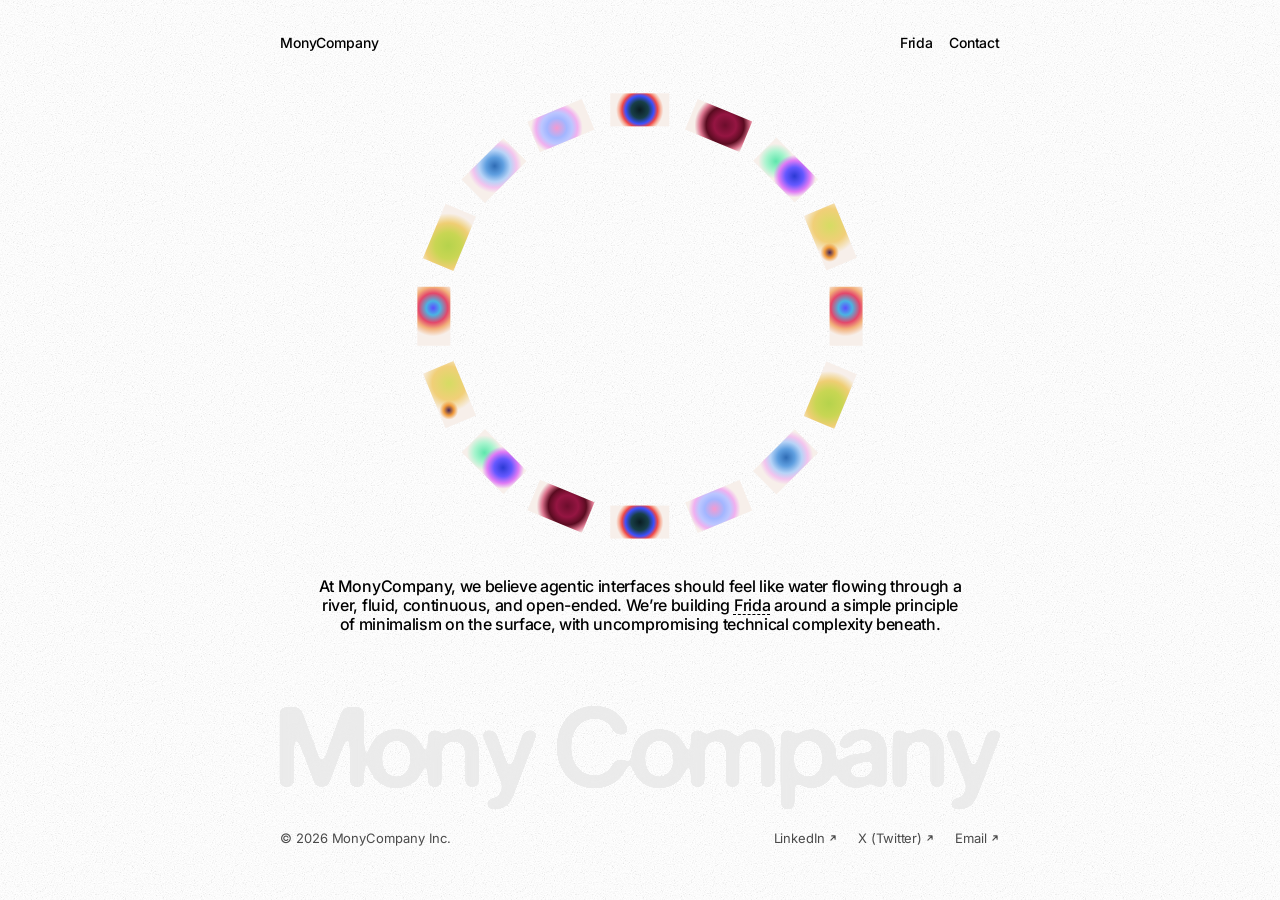
==== commit e9b2b25a: "Lay the ring's slips along the circle so the gaps come out even Co-Authored-By: Claude Opus 5.5 (1M " ====
--- a/index.html
+++ b/index.html
@@ -93,9 +93,9 @@
 
 /* ---- Ring ------------------------------------------------------------ */
 
-/* Sixteen slips round a slowly turning circle. The orbit spins one way and
-   each slip spins back the other, so they travel round while staying
-   upright. Everything is measured off the ring's own width (cqi), so it
+/* Sixteen slips laid along a slowly turning circle, each one tangent to it,
+   so every slip and every gap between them is the same and the whole ring
+   is round. Everything is measured off the ring's own width (cqi), so it
    scales as one piece. */
 .ring {
   position: relative;
@@ -111,23 +111,23 @@
   animation: spin 90s linear infinite;
 }
 
-/* 15cqi wide, so the centres sit 42.5cqi out and the slips at three and
-   nine o'clock just touch the ring's edge. */
+/* 13cqi along the circle, centres 45.8cqi out: far enough that the outer
+   corners just meet the ring's edge, and the gaps open a little from the
+   inside edge to the outside one. */
 .orbit span {
   position: absolute;
   left: 50%;
   top: 50%;
-  width: 15cqi;
+  width: 13cqi;
   aspect-ratio: 16 / 9;
   translate: -50% -50%;
-  transform: rotate(calc(var(--i) * 22.5deg)) translateX(42.5cqi) rotate(calc(var(--i) * -22.5deg));
+  transform: rotate(calc(var(--i) * 22.5deg)) translateX(45.8cqi) rotate(90deg);
 }
 
 .orbit i {
   display: block;
   height: 100%;
   background-color: var(--blush);
-  animation: spin 90s linear infinite reverse;
 }
 
 @keyframes spin { to { rotate: 360deg; } }
@@ -145,8 +145,7 @@
 .orbit span:nth-child(n + 9) i { scale: -1 -1; }
 
 @media (prefers-reduced-motion: reduce) {
-  .orbit,
-  .orbit i { animation: none; }
+  .orbit { animation: none; }
 }
 
 /* Fills whatever the header and footer leave, and sits in the middle of it. */
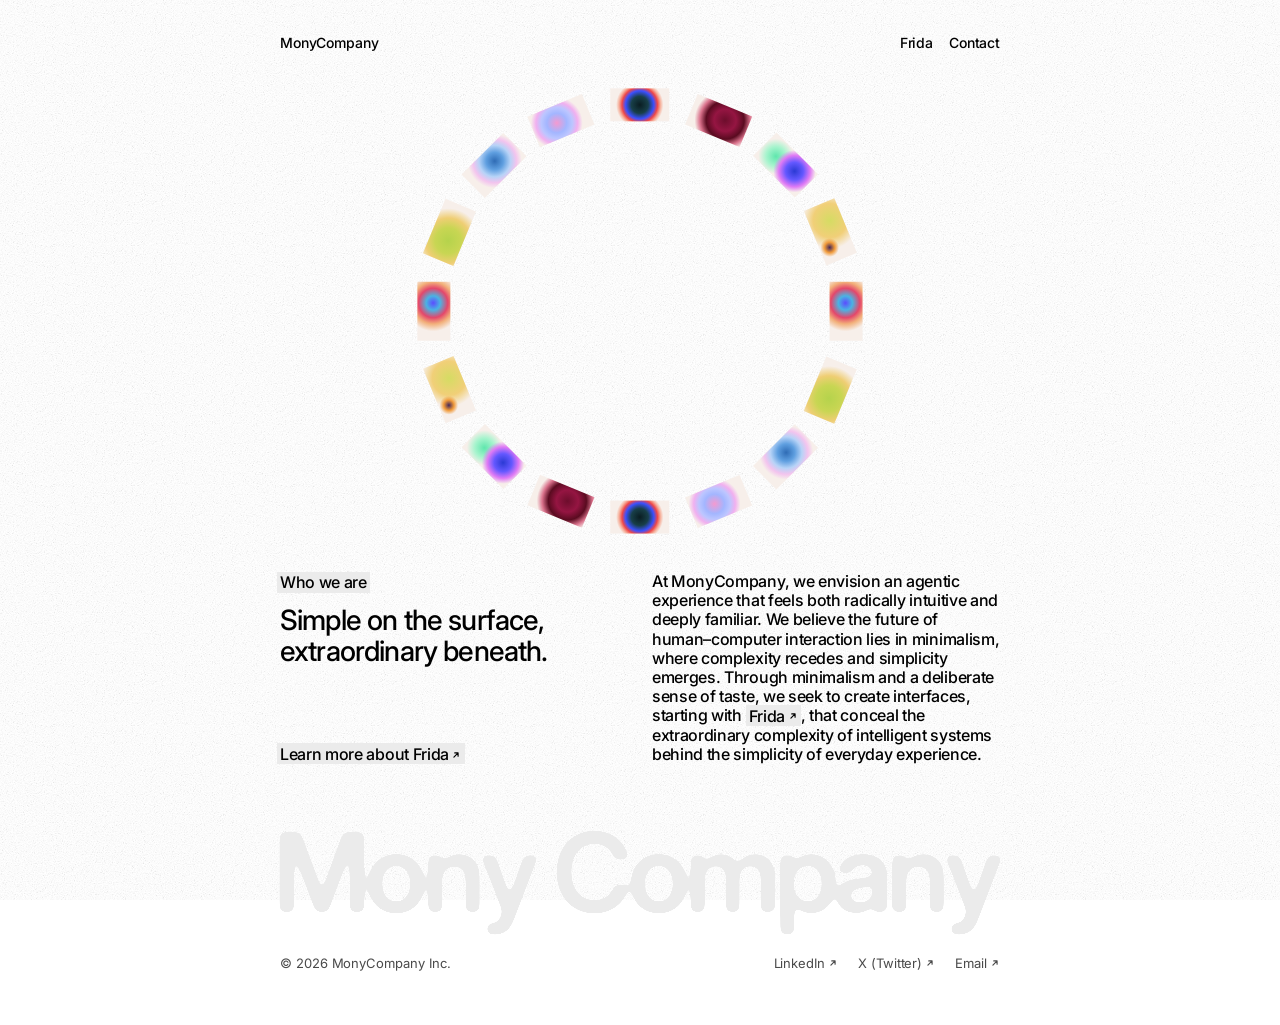
==== commit 1f1dae76: "Draw the wordmark's goo on the GPU so it doesn't lag on phones Safari works the SVG goo filter out a" ====
--- a/index.html
+++ b/index.html
@@ -18,6 +18,7 @@
   --quiet-ink: #4a4a4a;
   --wordmark: #ebebeb;
   --blush: #f7efea;
+  --highlight: #ebebeb;
   --column: 720px;
   color-scheme: light;
 }
@@ -96,9 +97,12 @@
 /* Sixteen slips laid along a slowly turning circle, each one tangent to it,
    so every slip and every gap between them is the same and the whole ring
    is round. Everything is measured off the ring's own width (cqi), so it
-   scales as one piece. */
+   scales as one piece. Clipped to its box: the slips all sit inside the
+   circle, but the turning orbit's corners would poke past a phone's edge
+   and make the whole page scroll sideways. */
 .ring {
   position: relative;
+  overflow: hidden;
   container-type: inline-size;
   width: min(100%, clamp(280px, 50vh, 520px));
   aspect-ratio: 1;
@@ -130,7 +134,9 @@
   background-color: var(--blush);
 }
 
-@keyframes spin { to { rotate: 360deg; } }
+/* Turned with transform rather than rotate, which older Safari animates on
+   the main thread instead of handing to the GPU. */
+@keyframes spin { to { transform: rotate(360deg); } }
 
 /* Soft orbs on blush, each ringed in a second and third colour as it fades
    out. Eight of them; the second eight are the same turned half round. */
@@ -156,26 +162,91 @@
   padding-inline: var(--gutter);
 }
 
-/* Bare on the paper, centred on the column; balanced so the rows come out
-   close to even. */
-.about p {
+/* On the column: the title at its left edge, the paragraph down its right
+   half, and the Frida link at the foot of the left one, level with the
+   paragraph's last line. On a phone they stack, the link last. */
+.intro {
+  display: grid;
+  grid-template-columns: 1fr 1fr;
+  grid-template-rows: auto 1fr;
+  grid-template-areas:
+    "title text"
+    "more  text";
+  gap: 16px 24px;
+  align-items: start;
+  width: 100%;
   max-width: var(--column);
   margin: 0 auto;
   font-size: 1rem;
   font-weight: 500;
   line-height: 1.2;
   letter-spacing: -0.02em;
-  text-align: center;
+}
+
+@media (max-width: 599px) {
+  .intro {
+    grid-template-columns: 1fr;
+    grid-template-rows: none;
+    grid-template-areas: "title" "text" "more";
+  }
+}
+
+.intro hgroup { grid-area: title; }
+.intro > p { grid-area: text; }
+
+/* A paragraph of its own rather than the bare link, so its line box is the
+   same as the paragraph's and the two last lines share a baseline. */
+.intro .more {
+  grid-area: more;
+  align-self: end;
+}
+
+/* Pulled left like the title, so the letters start on the column's edge. */
+.intro .more a { margin-left: -0.2em; }
+
+/* Marked as if with a highlighter, the band just wider than the word and
+   pulled left so the letters still start on the column's edge. */
+.intro h2 {
+  width: fit-content;
+  margin: 0 0 0 -0.2em;
+  padding: 0.05em 0.2em;
+  background: var(--highlight);
+  font: inherit;
+}
+
+.intro p {
+  margin: 0;
+  text-wrap: pretty;
+}
+
+/* The title proper, under the marked label and larger than the paragraph
+   beside it. */
+.intro hgroup p {
+  margin-top: 12px;
+  font-size: clamp(1.375rem, 2.6vw, 1.75rem);
+  line-height: 1.1;
+  letter-spacing: -0.03em;
   text-wrap: balance;
 }
 
+/* Marked in the title's grey, with the footer's arrow to say it leaves the
+   page; kept on one line so the band never splits. */
 .about a {
+  padding: 0.05em 0.2em;
+  background: var(--highlight);
   color: inherit;
-  text-decoration-line: underline;
-  text-decoration-style: dashed;
-  text-decoration-thickness: 1px;
-  text-underline-offset: 3px;
-}
+  text-decoration: none;
+  white-space: nowrap;
+}
+
+.about a svg {
+  width: 0.625em;
+  height: 0.625em;
+  margin-left: 0.15em;
+  transition: transform 160ms ease;
+}
+
+.about a:hover svg { transform: translate(1px, -1px); }
 
 .about a:focus-visible { outline: 2px solid var(--ink); outline-offset: 2px; }
 
@@ -187,7 +258,7 @@
 }
 
 /* On the wordmark's column, so the line starts under the M and the links
-   end under the y. On a phone the links drop below, still flush left. */
+   end under the y. */
 .colophon {
   display: flex;
   flex-wrap: wrap;
@@ -199,6 +270,15 @@
 }
 
 .colophon p { margin: 0; }
+
+/* On a phone the two stack, centred: the links first, the copyright
+   under them. */
+@media (max-width: 599px) {
+  .colophon {
+    flex-direction: column-reverse;
+    align-items: center;
+  }
+}
 
 .elsewhere {
   display: flex;
@@ -229,6 +309,19 @@
   margin: 0 auto clamp(16px, 3vh, 28px);
   color: var(--wordmark);
   filter: url(#goo);
+}
+
+/* Drawn on the GPU instead (see the script): the filter comes off and the
+   letters stay only to hold the layout. The canvas covers the filter's
+   region, so the goo is cut off just where the filter would cut it. */
+.wordmark.drawn { filter: none; }
+.wordmark.drawn > span { visibility: hidden; }
+
+.wordmark canvas {
+  position: absolute;
+  left: -5%;
+  top: -40%;
+  pointer-events: none;
 }
 
 /* Measured in Inter at this weight and tracking, letter by letter (each
@@ -270,7 +363,7 @@
   </nav>
 </header>
 
-<section class="about" aria-label="About">
+<section class="about" aria-labelledby="about-title">
   <div class="ring" aria-hidden="true">
     <div class="orbit">
       <span style="--i: 0"><i></i></span>
@@ -291,7 +384,14 @@
       <span style="--i: 15"><i></i></span>
     </div>
   </div>
-  <p>At MonyCompany, we believe agentic interfaces should feel like water flowing through a river, fluid, continuous, and open-ended. We’re building <a href="https://frida.chat/">Frida</a> around a simple principle of minimalism on the surface, with uncompromising technical complexity beneath.</p>
+  <div class="intro">
+    <hgroup>
+      <h2 id="about-title">Who we are</h2>
+      <p>Simple on the surface, extraordinary beneath.</p>
+    </hgroup>
+    <p>At MonyCompany, we envision an agentic experience that feels both radically intuitive and deeply familiar. We believe the future of human–computer interaction lies in minimalism, where complexity recedes and simplicity emerges. Through minimalism and a deliberate sense of taste, we seek to create interfaces, starting with <a href="https://frida.chat/" target="_blank" rel="noopener noreferrer">Frida<svg viewBox="0 0 12 12" aria-hidden="true"><path d="M3.5 8.5l5-5M4.5 3.5h4v4" fill="none" stroke="currentColor" stroke-width="1.4" stroke-linecap="round" stroke-linejoin="round"/></svg></a>, that conceal the extraordinary complexity of intelligent systems behind the simplicity of everyday experience.</p>
+    <p class="more"><a href="https://frida.chat/" target="_blank" rel="noopener noreferrer">Learn more about Frida<svg viewBox="0 0 12 12" aria-hidden="true"><path d="M3.5 8.5l5-5M4.5 3.5h4v4" fill="none" stroke="currentColor" stroke-width="1.4" stroke-linecap="round" stroke-linejoin="round"/></svg></a></p>
+  </div>
 </section>
 
 <footer>
@@ -345,13 +445,258 @@
   var formed = still ? 1 : 0;
   var started = false;
   var clock = 0;
-
-  function soften(x) { blur.setAttribute('stdDeviation', (x * em).toFixed(2)); }
+  var widths = letters.map(function () { return 1; });
+
+  // Safari works the SVG filter out again in software on every frame that
+  // anything under it moves, which is more than a phone can manage. So
+  // where there's WebGL, the same goo is drawn on the GPU instead, on a
+  // canvas over the letters. Without WebGL the filter stays, and the
+  // letters stand formed and still.
+  var goo = gpu();
+  if (goo) {
+    mark.classList.add('drawn');
+  } else {
+    formed = 1;
+    still = true;
+  }
+
   function out(x) { x = Math.min(Math.max(x, 0), 1); return 1 - (1 - x) * (1 - x) * (1 - x); }
+
+  function render() {
+    var soft = (REST + (LOOSE - REST) * (1 - out(formed))) * em;
+    if (goo) goo.draw(soft, widths);
+    else blur.setAttribute('stdDeviation', soft.toFixed(2));
+  }
 
   function fit() {
     em = parseFloat(getComputedStyle(word).fontSize);
-    soften(REST + (LOOSE - REST) * (1 - out(formed)));
+    if (goo) goo.fit();
+    render();
+  }
+
+  // The filter step for step: each letter drawn on its own and widened
+  // about its centre, then blurred across and down, then cut at the alpha
+  // the filter's matrix cuts at (30a - 14). Null where there's no WebGL.
+  function gpu() {
+    var canvas = document.createElement('canvas');
+    var gl = canvas.getContext('webgl', { antialias: false, depth: false, stencil: false });
+    if (!gl) return null;
+
+    var GLYPH_VS =
+      'attribute vec2 pos; attribute vec2 coord; uniform vec2 size; varying vec2 uv;' +
+      'void main() { uv = coord; gl_Position = vec4(pos / size * vec2(2, -2) + vec2(-1, 1), 0, 1); }';
+    var GLYPH_FS =
+      'precision mediump float; uniform sampler2D tex; varying vec2 uv;' +
+      'void main() { gl_FragColor = vec4(texture2D(tex, uv).a); }';
+    var BLUR_VS =
+      'attribute vec2 pos; varying vec2 uv;' +
+      'void main() { uv = pos * 0.5 + 0.5; gl_Position = vec4(pos, 0, 1); }';
+    var BLUR_FS =
+      '#ifdef GL_FRAGMENT_PRECISION_HIGH\nprecision highp float;\n#else\nprecision mediump float;\n#endif\n' +
+      'uniform sampler2D tex; uniform vec2 dir; uniform float sigma; uniform float cut; uniform vec3 ink;' +
+      'varying vec2 uv;' +
+      'void main() {' +
+      '  float r = min(ceil(3.0 * sigma), 120.0);' +
+      '  float sum = texture2D(tex, uv).a, total = 1.0;' +
+      '  for (int k = 1; k <= 120; k++) {' +
+      '    float i = float(k);' +
+      '    if (i > r) break;' +
+      '    float w = exp(-0.5 * i * i / (sigma * sigma));' +
+      '    sum += w * (texture2D(tex, uv + i * dir).a + texture2D(tex, uv - i * dir).a);' +
+      '    total += 2.0 * w;' +
+      '  }' +
+      '  float a = sum / total;' +
+      '  if (cut > 0.5) { a = clamp(30.0 * a - 14.0, 0.0, 1.0); gl_FragColor = vec4(ink * a, a); }' +
+      '  else gl_FragColor = vec4(a);' +
+      '}';
+
+    var ink = getComputedStyle(mark).color.match(/[\d.]+/g).slice(0, 3).map(function (c) { return c / 255; });
+    var glyphs, blurs, quads, tri, sheet, mask, across;
+    var dpr = 1, w = 0, h = 0, pad = 0, cell = 0, sheetW = 0, sheetH = 0;
+    var boxes = [];
+    var key = '';
+    var lost = false;
+    var last = null;
+
+    function program(vs, fs) {
+      var p = gl.createProgram();
+      [[gl.VERTEX_SHADER, vs], [gl.FRAGMENT_SHADER, fs]].forEach(function (s) {
+        var shader = gl.createShader(s[0]);
+        gl.shaderSource(shader, s[1]);
+        gl.compileShader(shader);
+        gl.attachShader(p, shader);
+      });
+      gl.bindAttribLocation(p, 0, 'pos');
+      gl.bindAttribLocation(p, 1, 'coord');
+      gl.linkProgram(p);
+      if (!gl.getProgramParameter(p, gl.LINK_STATUS)) throw new Error(gl.getProgramInfoLog(p));
+      var u = {};
+      ['size', 'dir', 'sigma', 'cut', 'ink'].forEach(function (n) { u[n] = gl.getUniformLocation(p, n); });
+      return { p: p, u: u };
+    }
+
+    function texture() {
+      var t = gl.createTexture();
+      gl.bindTexture(gl.TEXTURE_2D, t);
+      gl.texParameteri(gl.TEXTURE_2D, gl.TEXTURE_MIN_FILTER, gl.LINEAR);
+      gl.texParameteri(gl.TEXTURE_2D, gl.TEXTURE_MAG_FILTER, gl.LINEAR);
+      gl.texParameteri(gl.TEXTURE_2D, gl.TEXTURE_WRAP_S, gl.CLAMP_TO_EDGE);
+      gl.texParameteri(gl.TEXTURE_2D, gl.TEXTURE_WRAP_T, gl.CLAMP_TO_EDGE);
+      return t;
+    }
+
+    function target() {
+      var t = texture();
+      var fb = gl.createFramebuffer();
+      gl.bindFramebuffer(gl.FRAMEBUFFER, fb);
+      gl.framebufferTexture2D(gl.FRAMEBUFFER, gl.COLOR_ATTACHMENT0, gl.TEXTURE_2D, t, 0);
+      return { tex: t, fb: fb };
+    }
+
+    function setup() {
+      glyphs = program(GLYPH_VS, GLYPH_FS);
+      blurs = program(BLUR_VS, BLUR_FS);
+      quads = gl.createBuffer();
+      tri = gl.createBuffer();
+      gl.bindBuffer(gl.ARRAY_BUFFER, tri);
+      gl.bufferData(gl.ARRAY_BUFFER, new Float32Array([-1, -1, 3, -1, -1, 3]), gl.STATIC_DRAW);
+      sheet = texture();
+      mask = target();
+      across = target();
+    }
+
+    // Measured off the letters as laid out, in the canvas's own pixels.
+    // The letters are drawn once onto a sheet, each in a cell of its own
+    // with room either side for any ink that hangs past its box; every
+    // frame after that only moves and stretches the cells.
+    function fit() {
+      if (lost) return;
+      dpr = window.devicePixelRatio || 1;
+      var box = mark.getBoundingClientRect();
+      var left = box.left - 0.05 * box.width;
+      var top = box.top - 0.4 * box.height;
+
+      // An empty inline box sits on the baseline.
+      var probe = document.createElement('i');
+      probe.style.cssText = 'display:inline-block;width:0;height:0';
+      word.appendChild(probe);
+      var base = (probe.getBoundingClientRect().bottom - top) * dpr;
+      word.removeChild(probe);
+
+      boxes = letters.map(function (letter) {
+        var r = letter.getBoundingClientRect();
+        return [(r.left - left) * dpr, (r.right - left) * dpr];
+      });
+
+      var k = [dpr, box.width, box.height, base].concat(boxes).join();
+      if (k === key) return;
+      key = k;
+
+      w = Math.round(1.1 * box.width * dpr);
+      h = Math.round(1.8 * box.height * dpr);
+      canvas.width = w;
+      canvas.height = h;
+      canvas.style.width = w / dpr + 'px';
+      canvas.style.height = h / dpr + 'px';
+
+      pad = Math.ceil(0.3 * em * dpr);
+      cell = Math.ceil(Math.max.apply(null, boxes.map(function (b) { return b[1] - b[0]; }))) + 2 * pad;
+      sheetW = 4 * cell;
+      sheetH = Math.ceil(letters.length / 4) * h;
+
+      var paper = document.createElement('canvas');
+      paper.width = sheetW;
+      paper.height = sheetH;
+      var c = paper.getContext('2d');
+      var type = getComputedStyle(word);
+      c.font = type.fontWeight + ' ' + em * dpr + 'px ' + type.fontFamily;
+      c.fillStyle = '#fff';
+      letters.forEach(function (letter, i) {
+        c.fillText(letter.textContent, (i % 4) * cell + pad, Math.floor(i / 4) * h + base);
+      });
+
+      gl.bindTexture(gl.TEXTURE_2D, sheet);
+      gl.texImage2D(gl.TEXTURE_2D, 0, gl.RGBA, gl.RGBA, gl.UNSIGNED_BYTE, paper);
+      [mask, across].forEach(function (t) {
+        gl.bindTexture(gl.TEXTURE_2D, t.tex);
+        gl.texImage2D(gl.TEXTURE_2D, 0, gl.RGBA, w, h, 0, gl.RGBA, gl.UNSIGNED_BYTE, null);
+      });
+    }
+
+    function pass(fb, tex, dx, dy, cut) {
+      gl.bindFramebuffer(gl.FRAMEBUFFER, fb);
+      gl.bindTexture(gl.TEXTURE_2D, tex);
+      gl.uniform2f(blurs.u.dir, dx, dy);
+      gl.uniform1f(blurs.u.cut, cut);
+      gl.drawArrays(gl.TRIANGLES, 0, 3);
+    }
+
+    // The blur in CSS px, as the filter's stdDeviation would be.
+    function draw(soft, widths) {
+      last = [soft, widths];
+      if (lost || !w) return;
+
+      var v = [];
+      boxes.forEach(function (b, i) {
+        var mid = (b[0] + b[1]) / 2;
+        var x0 = mid + (b[0] - pad - mid) * widths[i];
+        var x1 = mid + (b[1] + pad - mid) * widths[i];
+        var u0 = (i % 4) * cell / sheetW;
+        var u1 = u0 + (b[1] - b[0] + 2 * pad) / sheetW;
+        var v0 = Math.floor(i / 4) * h / sheetH;
+        var v1 = v0 + h / sheetH;
+        v.push(x0, 0, u0, v0, x1, 0, u1, v0, x0, h, u0, v1,
+               x0, h, u0, v1, x1, 0, u1, v0, x1, h, u1, v1);
+      });
+
+      gl.viewport(0, 0, w, h);
+      gl.bindFramebuffer(gl.FRAMEBUFFER, mask.fb);
+      gl.clearColor(0, 0, 0, 0);
+      gl.clear(gl.COLOR_BUFFER_BIT);
+      gl.enable(gl.BLEND);
+      gl.blendFunc(gl.ONE, gl.ONE_MINUS_SRC_ALPHA);
+      gl.useProgram(glyphs.p);
+      gl.uniform2f(glyphs.u.size, w, h);
+      gl.bindTexture(gl.TEXTURE_2D, sheet);
+      gl.bindBuffer(gl.ARRAY_BUFFER, quads);
+      gl.bufferData(gl.ARRAY_BUFFER, new Float32Array(v), gl.DYNAMIC_DRAW);
+      gl.enableVertexAttribArray(0);
+      gl.enableVertexAttribArray(1);
+      gl.vertexAttribPointer(0, 2, gl.FLOAT, false, 16, 0);
+      gl.vertexAttribPointer(1, 2, gl.FLOAT, false, 16, 8);
+      gl.drawArrays(gl.TRIANGLES, 0, v.length / 4);
+      gl.disable(gl.BLEND);
+      gl.disableVertexAttribArray(1);
+
+      gl.useProgram(blurs.p);
+      gl.uniform1f(blurs.u.sigma, soft * dpr);
+      gl.uniform3fv(blurs.u.ink, ink);
+      gl.bindBuffer(gl.ARRAY_BUFFER, tri);
+      gl.vertexAttribPointer(0, 2, gl.FLOAT, false, 0, 0);
+      pass(across.fb, mask.tex, 1 / w, 0, 0);
+      pass(null, across.tex, 0, 1 / h, 1);
+    }
+
+    // A phone can take the GPU back, say while the tab is in the
+    // background. Until it hands it over again, the filter stands in.
+    canvas.addEventListener('webglcontextlost', function (e) {
+      e.preventDefault();
+      lost = true;
+      blur.setAttribute('stdDeviation', (REST * em).toFixed(2));
+      mark.classList.remove('drawn');
+    });
+    canvas.addEventListener('webglcontextrestored', function () {
+      lost = false;
+      key = '';
+      setup();
+      fit();
+      mark.classList.add('drawn');
+      if (last) draw(last[0], last[1]);
+    });
+
+    try { setup(); } catch (e) { return null; }
+    mark.appendChild(canvas);
+    return { fit: fit, draw: draw };
   }
 
   // A swell travels the length of the word, one way then back, with a rest
@@ -381,19 +726,21 @@
     var dt = then ? Math.min((now - then) / 1000, 1 / 20) : 0;
     then = now;
 
+    // Drawn again only when something has moved; between passes nothing has.
+    var moved = formed < 1;
     if (formed < 1) {
       formed = Math.min(1, formed + dt / 1.6);
-      soften(REST + (LOOSE - REST) * (1 - out(formed)));
     } else {
       clock += dt;
     }
 
     letters.forEach(function (letter, i) {
       var w = swell(i);
-      letter.style.transform = w < 0.002 ? '' :
-        'scaleX(' + (1 + 0.09 * w).toFixed(4) + ')';
+      w = w < 0.002 ? 1 : 1 + 0.09 * w;
+      if (w !== widths[i]) { widths[i] = w; moved = true; }
     });
 
+    if (moved) render();
     if (running) raf = requestAnimationFrame(frame);
   }
 
@@ -402,9 +749,11 @@
     if (running && !raf) { then = 0; raf = requestAnimationFrame(frame); }
   }
 
+  // The window's resize also catches a change of zoom, which can leave the
+  // column the same width but not the canvas's pixels.
   fit();
+  window.addEventListener('resize', fit);
   if (window.ResizeObserver) new ResizeObserver(fit).observe(mark);
-  else window.addEventListener('resize', fit);
   if (document.fonts && document.fonts.ready) document.fonts.ready.then(fit);
 
   // The letters wait, still loose, until they come into view, then form;
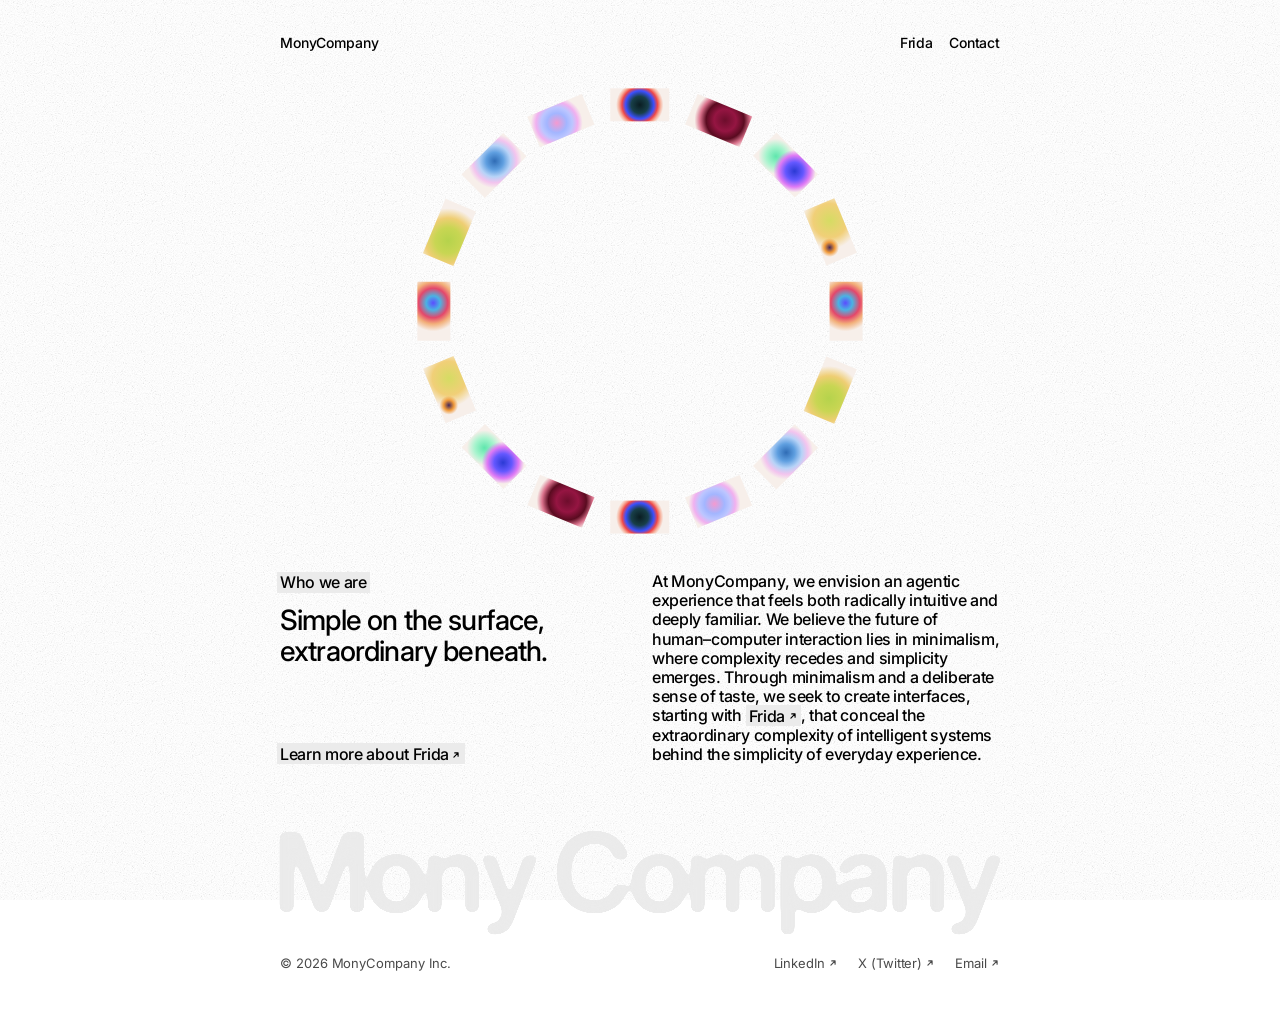
==== commit 6dafe779: "Set the intro as a marked title beside the paragraph, and fit the page to phones The about section b" ====
--- a/index.html
+++ b/index.html
@@ -134,9 +134,7 @@
   background-color: var(--blush);
 }
 
-/* Turned with transform rather than rotate, which older Safari animates on
-   the main thread instead of handing to the GPU. */
-@keyframes spin { to { transform: rotate(360deg); } }
+@keyframes spin { to { rotate: 360deg; } }
 
 /* Soft orbs on blush, each ringed in a second and third colour as it fades
    out. Eight of them; the second eight are the same turned half round. */
@@ -309,19 +307,6 @@
   margin: 0 auto clamp(16px, 3vh, 28px);
   color: var(--wordmark);
   filter: url(#goo);
-}
-
-/* Drawn on the GPU instead (see the script): the filter comes off and the
-   letters stay only to hold the layout. The canvas covers the filter's
-   region, so the goo is cut off just where the filter would cut it. */
-.wordmark.drawn { filter: none; }
-.wordmark.drawn > span { visibility: hidden; }
-
-.wordmark canvas {
-  position: absolute;
-  left: -5%;
-  top: -40%;
-  pointer-events: none;
 }
 
 /* Measured in Inter at this weight and tracking, letter by letter (each
@@ -445,258 +430,13 @@
   var formed = still ? 1 : 0;
   var started = false;
   var clock = 0;
-  var widths = letters.map(function () { return 1; });
-
-  // Safari works the SVG filter out again in software on every frame that
-  // anything under it moves, which is more than a phone can manage. So
-  // where there's WebGL, the same goo is drawn on the GPU instead, on a
-  // canvas over the letters. Without WebGL the filter stays, and the
-  // letters stand formed and still.
-  var goo = gpu();
-  if (goo) {
-    mark.classList.add('drawn');
-  } else {
-    formed = 1;
-    still = true;
-  }
-
+
+  function soften(x) { blur.setAttribute('stdDeviation', (x * em).toFixed(2)); }
   function out(x) { x = Math.min(Math.max(x, 0), 1); return 1 - (1 - x) * (1 - x) * (1 - x); }
-
-  function render() {
-    var soft = (REST + (LOOSE - REST) * (1 - out(formed))) * em;
-    if (goo) goo.draw(soft, widths);
-    else blur.setAttribute('stdDeviation', soft.toFixed(2));
-  }
 
   function fit() {
     em = parseFloat(getComputedStyle(word).fontSize);
-    if (goo) goo.fit();
-    render();
-  }
-
-  // The filter step for step: each letter drawn on its own and widened
-  // about its centre, then blurred across and down, then cut at the alpha
-  // the filter's matrix cuts at (30a - 14). Null where there's no WebGL.
-  function gpu() {
-    var canvas = document.createElement('canvas');
-    var gl = canvas.getContext('webgl', { antialias: false, depth: false, stencil: false });
-    if (!gl) return null;
-
-    var GLYPH_VS =
-      'attribute vec2 pos; attribute vec2 coord; uniform vec2 size; varying vec2 uv;' +
-      'void main() { uv = coord; gl_Position = vec4(pos / size * vec2(2, -2) + vec2(-1, 1), 0, 1); }';
-    var GLYPH_FS =
-      'precision mediump float; uniform sampler2D tex; varying vec2 uv;' +
-      'void main() { gl_FragColor = vec4(texture2D(tex, uv).a); }';
-    var BLUR_VS =
-      'attribute vec2 pos; varying vec2 uv;' +
-      'void main() { uv = pos * 0.5 + 0.5; gl_Position = vec4(pos, 0, 1); }';
-    var BLUR_FS =
-      '#ifdef GL_FRAGMENT_PRECISION_HIGH\nprecision highp float;\n#else\nprecision mediump float;\n#endif\n' +
-      'uniform sampler2D tex; uniform vec2 dir; uniform float sigma; uniform float cut; uniform vec3 ink;' +
-      'varying vec2 uv;' +
-      'void main() {' +
-      '  float r = min(ceil(3.0 * sigma), 120.0);' +
-      '  float sum = texture2D(tex, uv).a, total = 1.0;' +
-      '  for (int k = 1; k <= 120; k++) {' +
-      '    float i = float(k);' +
-      '    if (i > r) break;' +
-      '    float w = exp(-0.5 * i * i / (sigma * sigma));' +
-      '    sum += w * (texture2D(tex, uv + i * dir).a + texture2D(tex, uv - i * dir).a);' +
-      '    total += 2.0 * w;' +
-      '  }' +
-      '  float a = sum / total;' +
-      '  if (cut > 0.5) { a = clamp(30.0 * a - 14.0, 0.0, 1.0); gl_FragColor = vec4(ink * a, a); }' +
-      '  else gl_FragColor = vec4(a);' +
-      '}';
-
-    var ink = getComputedStyle(mark).color.match(/[\d.]+/g).slice(0, 3).map(function (c) { return c / 255; });
-    var glyphs, blurs, quads, tri, sheet, mask, across;
-    var dpr = 1, w = 0, h = 0, pad = 0, cell = 0, sheetW = 0, sheetH = 0;
-    var boxes = [];
-    var key = '';
-    var lost = false;
-    var last = null;
-
-    function program(vs, fs) {
-      var p = gl.createProgram();
-      [[gl.VERTEX_SHADER, vs], [gl.FRAGMENT_SHADER, fs]].forEach(function (s) {
-        var shader = gl.createShader(s[0]);
-        gl.shaderSource(shader, s[1]);
-        gl.compileShader(shader);
-        gl.attachShader(p, shader);
-      });
-      gl.bindAttribLocation(p, 0, 'pos');
-      gl.bindAttribLocation(p, 1, 'coord');
-      gl.linkProgram(p);
-      if (!gl.getProgramParameter(p, gl.LINK_STATUS)) throw new Error(gl.getProgramInfoLog(p));
-      var u = {};
-      ['size', 'dir', 'sigma', 'cut', 'ink'].forEach(function (n) { u[n] = gl.getUniformLocation(p, n); });
-      return { p: p, u: u };
-    }
-
-    function texture() {
-      var t = gl.createTexture();
-      gl.bindTexture(gl.TEXTURE_2D, t);
-      gl.texParameteri(gl.TEXTURE_2D, gl.TEXTURE_MIN_FILTER, gl.LINEAR);
-      gl.texParameteri(gl.TEXTURE_2D, gl.TEXTURE_MAG_FILTER, gl.LINEAR);
-      gl.texParameteri(gl.TEXTURE_2D, gl.TEXTURE_WRAP_S, gl.CLAMP_TO_EDGE);
-      gl.texParameteri(gl.TEXTURE_2D, gl.TEXTURE_WRAP_T, gl.CLAMP_TO_EDGE);
-      return t;
-    }
-
-    function target() {
-      var t = texture();
-      var fb = gl.createFramebuffer();
-      gl.bindFramebuffer(gl.FRAMEBUFFER, fb);
-      gl.framebufferTexture2D(gl.FRAMEBUFFER, gl.COLOR_ATTACHMENT0, gl.TEXTURE_2D, t, 0);
-      return { tex: t, fb: fb };
-    }
-
-    function setup() {
-      glyphs = program(GLYPH_VS, GLYPH_FS);
-      blurs = program(BLUR_VS, BLUR_FS);
-      quads = gl.createBuffer();
-      tri = gl.createBuffer();
-      gl.bindBuffer(gl.ARRAY_BUFFER, tri);
-      gl.bufferData(gl.ARRAY_BUFFER, new Float32Array([-1, -1, 3, -1, -1, 3]), gl.STATIC_DRAW);
-      sheet = texture();
-      mask = target();
-      across = target();
-    }
-
-    // Measured off the letters as laid out, in the canvas's own pixels.
-    // The letters are drawn once onto a sheet, each in a cell of its own
-    // with room either side for any ink that hangs past its box; every
-    // frame after that only moves and stretches the cells.
-    function fit() {
-      if (lost) return;
-      dpr = window.devicePixelRatio || 1;
-      var box = mark.getBoundingClientRect();
-      var left = box.left - 0.05 * box.width;
-      var top = box.top - 0.4 * box.height;
-
-      // An empty inline box sits on the baseline.
-      var probe = document.createElement('i');
-      probe.style.cssText = 'display:inline-block;width:0;height:0';
-      word.appendChild(probe);
-      var base = (probe.getBoundingClientRect().bottom - top) * dpr;
-      word.removeChild(probe);
-
-      boxes = letters.map(function (letter) {
-        var r = letter.getBoundingClientRect();
-        return [(r.left - left) * dpr, (r.right - left) * dpr];
-      });
-
-      var k = [dpr, box.width, box.height, base].concat(boxes).join();
-      if (k === key) return;
-      key = k;
-
-      w = Math.round(1.1 * box.width * dpr);
-      h = Math.round(1.8 * box.height * dpr);
-      canvas.width = w;
-      canvas.height = h;
-      canvas.style.width = w / dpr + 'px';
-      canvas.style.height = h / dpr + 'px';
-
-      pad = Math.ceil(0.3 * em * dpr);
-      cell = Math.ceil(Math.max.apply(null, boxes.map(function (b) { return b[1] - b[0]; }))) + 2 * pad;
-      sheetW = 4 * cell;
-      sheetH = Math.ceil(letters.length / 4) * h;
-
-      var paper = document.createElement('canvas');
-      paper.width = sheetW;
-      paper.height = sheetH;
-      var c = paper.getContext('2d');
-      var type = getComputedStyle(word);
-      c.font = type.fontWeight + ' ' + em * dpr + 'px ' + type.fontFamily;
-      c.fillStyle = '#fff';
-      letters.forEach(function (letter, i) {
-        c.fillText(letter.textContent, (i % 4) * cell + pad, Math.floor(i / 4) * h + base);
-      });
-
-      gl.bindTexture(gl.TEXTURE_2D, sheet);
-      gl.texImage2D(gl.TEXTURE_2D, 0, gl.RGBA, gl.RGBA, gl.UNSIGNED_BYTE, paper);
-      [mask, across].forEach(function (t) {
-        gl.bindTexture(gl.TEXTURE_2D, t.tex);
-        gl.texImage2D(gl.TEXTURE_2D, 0, gl.RGBA, w, h, 0, gl.RGBA, gl.UNSIGNED_BYTE, null);
-      });
-    }
-
-    function pass(fb, tex, dx, dy, cut) {
-      gl.bindFramebuffer(gl.FRAMEBUFFER, fb);
-      gl.bindTexture(gl.TEXTURE_2D, tex);
-      gl.uniform2f(blurs.u.dir, dx, dy);
-      gl.uniform1f(blurs.u.cut, cut);
-      gl.drawArrays(gl.TRIANGLES, 0, 3);
-    }
-
-    // The blur in CSS px, as the filter's stdDeviation would be.
-    function draw(soft, widths) {
-      last = [soft, widths];
-      if (lost || !w) return;
-
-      var v = [];
-      boxes.forEach(function (b, i) {
-        var mid = (b[0] + b[1]) / 2;
-        var x0 = mid + (b[0] - pad - mid) * widths[i];
-        var x1 = mid + (b[1] + pad - mid) * widths[i];
-        var u0 = (i % 4) * cell / sheetW;
-        var u1 = u0 + (b[1] - b[0] + 2 * pad) / sheetW;
-        var v0 = Math.floor(i / 4) * h / sheetH;
-        var v1 = v0 + h / sheetH;
-        v.push(x0, 0, u0, v0, x1, 0, u1, v0, x0, h, u0, v1,
-               x0, h, u0, v1, x1, 0, u1, v0, x1, h, u1, v1);
-      });
-
-      gl.viewport(0, 0, w, h);
-      gl.bindFramebuffer(gl.FRAMEBUFFER, mask.fb);
-      gl.clearColor(0, 0, 0, 0);
-      gl.clear(gl.COLOR_BUFFER_BIT);
-      gl.enable(gl.BLEND);
-      gl.blendFunc(gl.ONE, gl.ONE_MINUS_SRC_ALPHA);
-      gl.useProgram(glyphs.p);
-      gl.uniform2f(glyphs.u.size, w, h);
-      gl.bindTexture(gl.TEXTURE_2D, sheet);
-      gl.bindBuffer(gl.ARRAY_BUFFER, quads);
-      gl.bufferData(gl.ARRAY_BUFFER, new Float32Array(v), gl.DYNAMIC_DRAW);
-      gl.enableVertexAttribArray(0);
-      gl.enableVertexAttribArray(1);
-      gl.vertexAttribPointer(0, 2, gl.FLOAT, false, 16, 0);
-      gl.vertexAttribPointer(1, 2, gl.FLOAT, false, 16, 8);
-      gl.drawArrays(gl.TRIANGLES, 0, v.length / 4);
-      gl.disable(gl.BLEND);
-      gl.disableVertexAttribArray(1);
-
-      gl.useProgram(blurs.p);
-      gl.uniform1f(blurs.u.sigma, soft * dpr);
-      gl.uniform3fv(blurs.u.ink, ink);
-      gl.bindBuffer(gl.ARRAY_BUFFER, tri);
-      gl.vertexAttribPointer(0, 2, gl.FLOAT, false, 0, 0);
-      pass(across.fb, mask.tex, 1 / w, 0, 0);
-      pass(null, across.tex, 0, 1 / h, 1);
-    }
-
-    // A phone can take the GPU back, say while the tab is in the
-    // background. Until it hands it over again, the filter stands in.
-    canvas.addEventListener('webglcontextlost', function (e) {
-      e.preventDefault();
-      lost = true;
-      blur.setAttribute('stdDeviation', (REST * em).toFixed(2));
-      mark.classList.remove('drawn');
-    });
-    canvas.addEventListener('webglcontextrestored', function () {
-      lost = false;
-      key = '';
-      setup();
-      fit();
-      mark.classList.add('drawn');
-      if (last) draw(last[0], last[1]);
-    });
-
-    try { setup(); } catch (e) { return null; }
-    mark.appendChild(canvas);
-    return { fit: fit, draw: draw };
+    soften(REST + (LOOSE - REST) * (1 - out(formed)));
   }
 
   // A swell travels the length of the word, one way then back, with a rest
@@ -726,21 +466,19 @@
     var dt = then ? Math.min((now - then) / 1000, 1 / 20) : 0;
     then = now;
 
-    // Drawn again only when something has moved; between passes nothing has.
-    var moved = formed < 1;
     if (formed < 1) {
       formed = Math.min(1, formed + dt / 1.6);
+      soften(REST + (LOOSE - REST) * (1 - out(formed)));
     } else {
       clock += dt;
     }
 
     letters.forEach(function (letter, i) {
       var w = swell(i);
-      w = w < 0.002 ? 1 : 1 + 0.09 * w;
-      if (w !== widths[i]) { widths[i] = w; moved = true; }
+      letter.style.transform = w < 0.002 ? '' :
+        'scaleX(' + (1 + 0.09 * w).toFixed(4) + ')';
     });
 
-    if (moved) render();
     if (running) raf = requestAnimationFrame(frame);
   }
 
@@ -749,11 +487,9 @@
     if (running && !raf) { then = 0; raf = requestAnimationFrame(frame); }
   }
 
-  // The window's resize also catches a change of zoom, which can leave the
-  // column the same width but not the canvas's pixels.
   fit();
-  window.addEventListener('resize', fit);
   if (window.ResizeObserver) new ResizeObserver(fit).observe(mark);
+  else window.addEventListener('resize', fit);
   if (document.fonts && document.fonts.ready) document.fonts.ready.then(fit);
 
   // The letters wait, still loose, until they come into view, then form;
